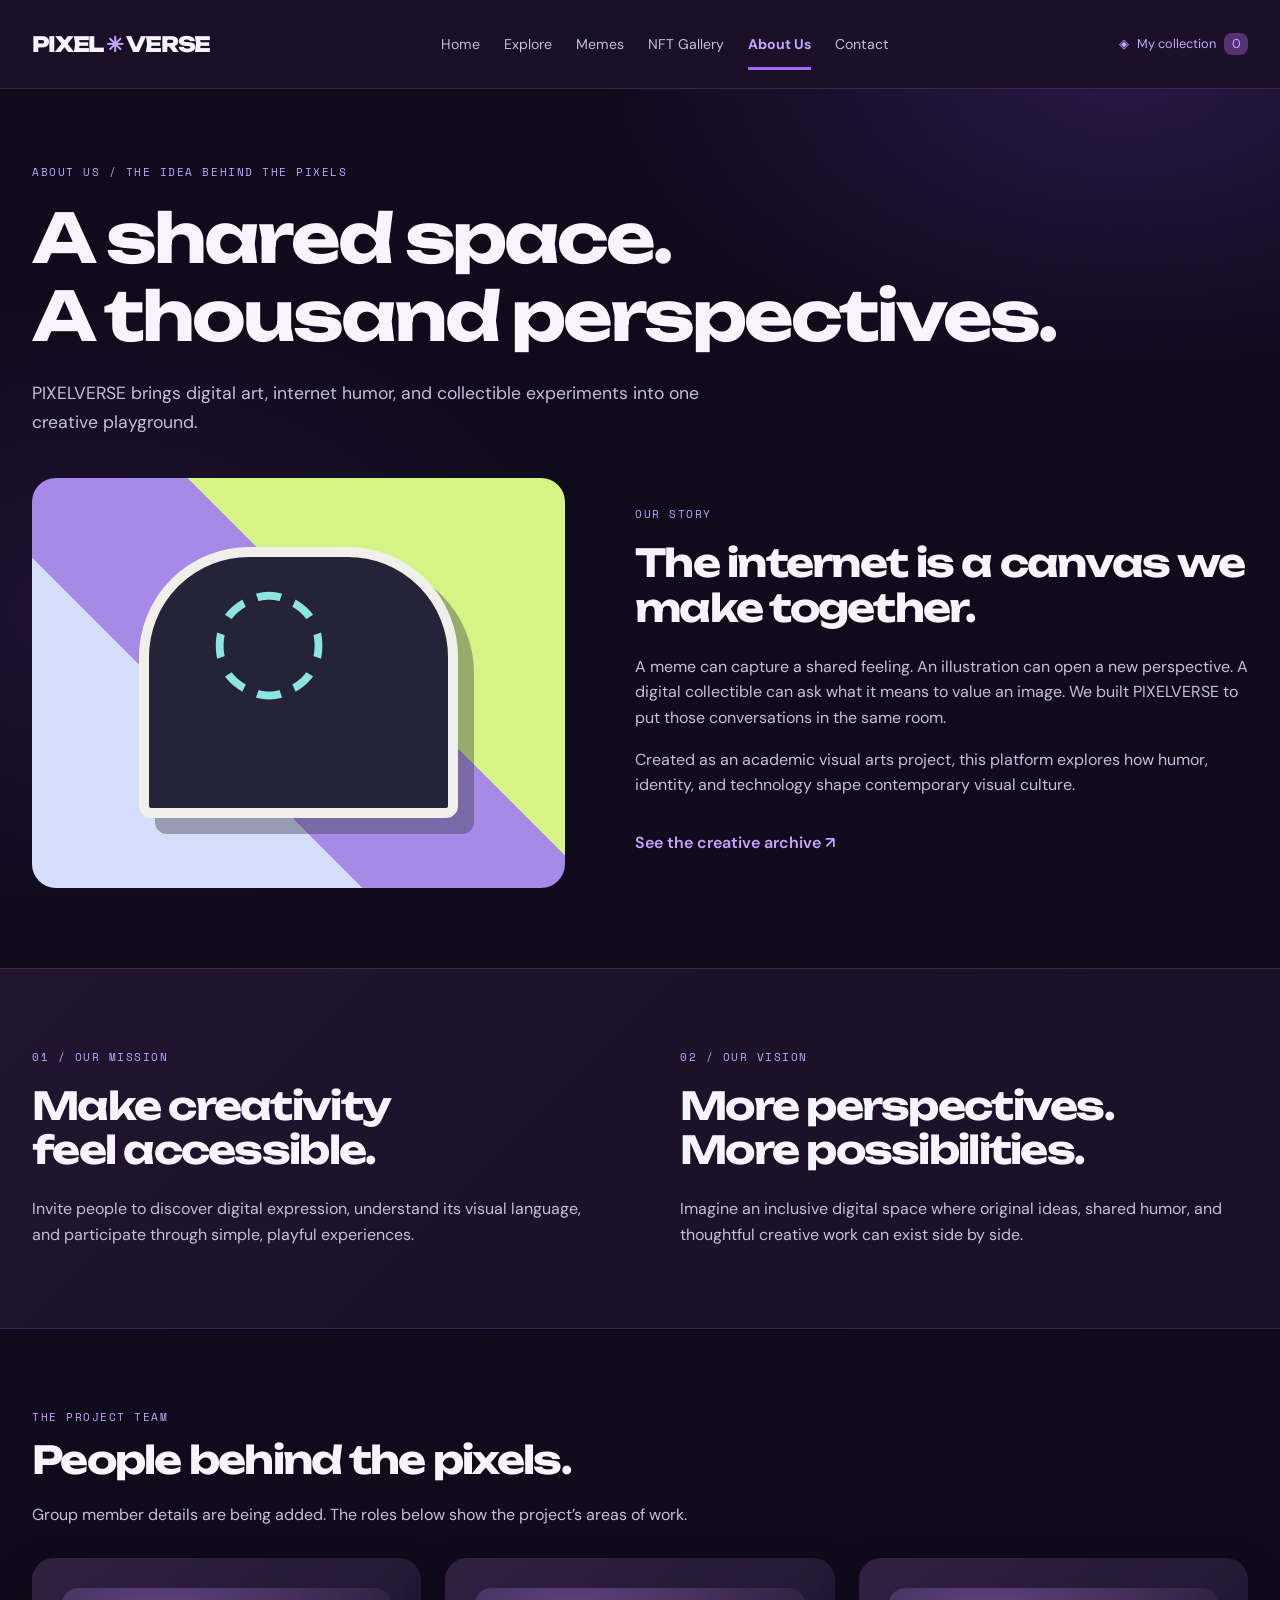
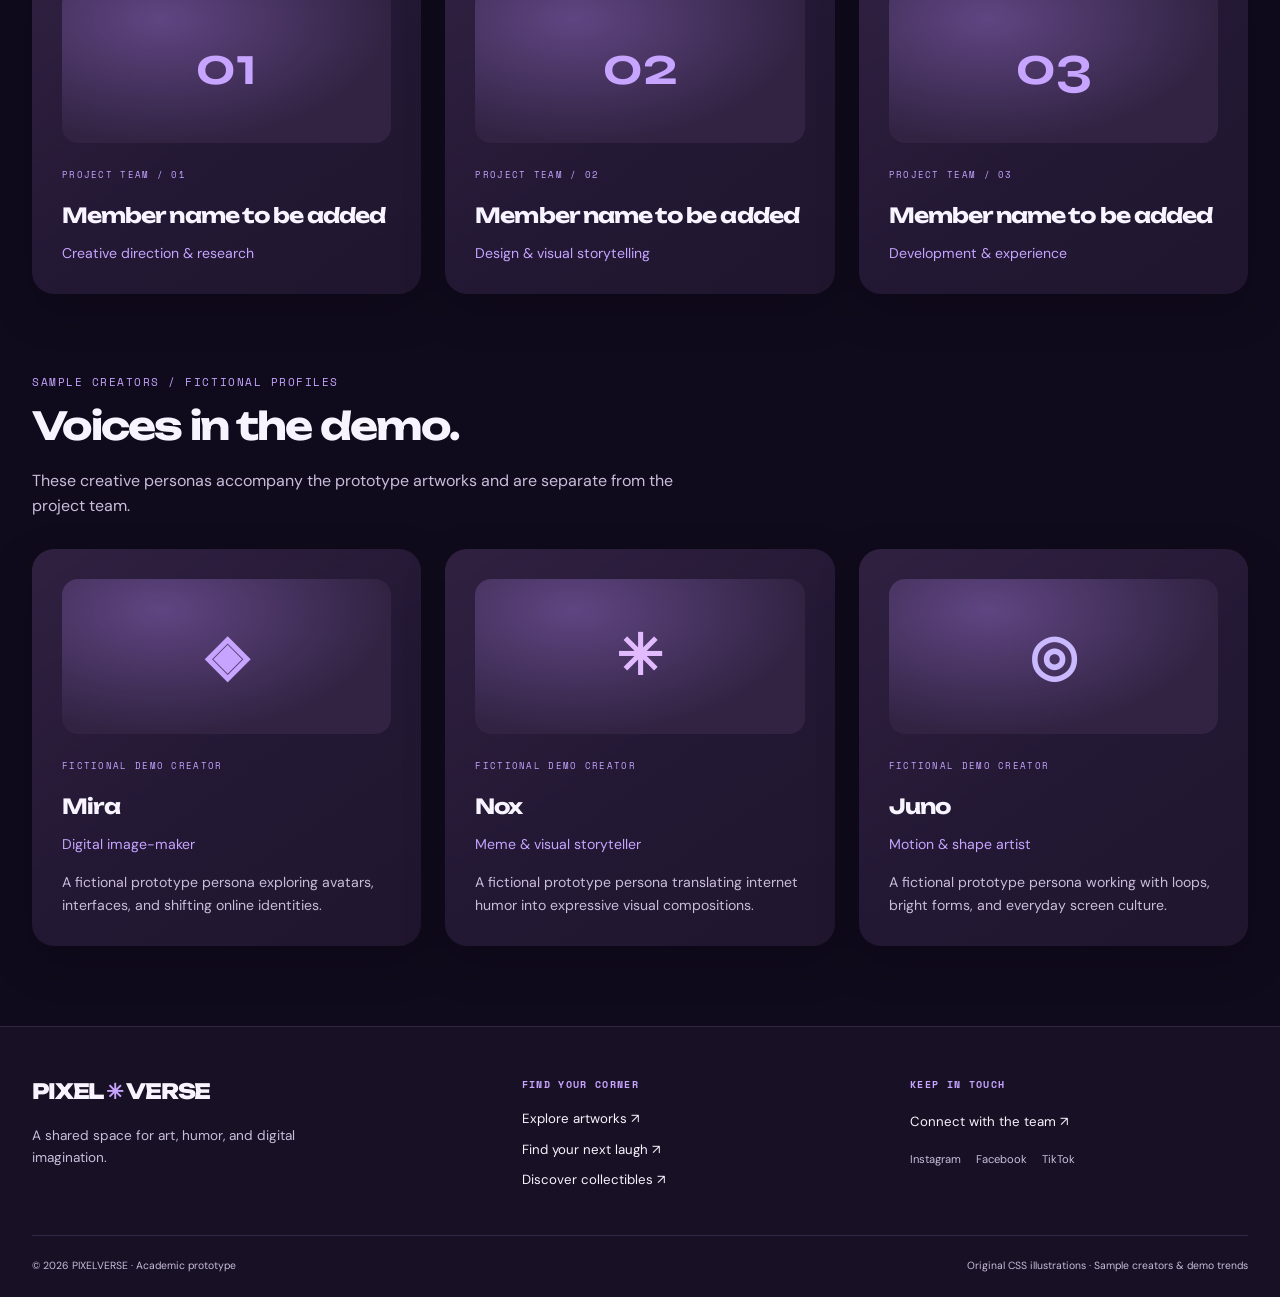
==== about.html @ e11c6f6f "Build PIXELVERSE visual arts website" ====
<!DOCTYPE html>
<html lang="en">
<head>
  <meta charset="UTF-8">
  <meta name="viewport" content="width=device-width, initial-scale=1">
  <meta name="description" content="Meet the mission, vision, and project team behind PIXELVERSE.">
  <meta name="theme-color" content="#100b1c">
  <title>About Us — PIXELVERSE</title>
  <link rel="preconnect" href="https://fonts.googleapis.com">
  <link rel="preconnect" href="https://fonts.gstatic.com" crossorigin>
  <link
    href="https://fonts.googleapis.com/css2?family=DM+Sans:wght@400;500;600;700&amp;family=Space+Mono:wght@400;700&amp;family=Syne:wght@500;600;700;800&amp;family=Unbounded:wght@500;600;700;800&amp;display=swap"
    rel="stylesheet">
  <link rel="stylesheet" href="styles.css">
  <script src="site-config.js" defer></script>
  <script src="data.js" defer></script>
  <script src="script.js" defer></script>
</head>
<body data-page="about">
  <a class="skip-link" href="#main">Skip to content</a>
  <header class="site-header">
    <div class="shell header-row">
      <a class="brand" href="index.html" aria-label="PIXELVERSE home">PIXEL<span
          aria-hidden="true">✳</span>VERSE</a>
      <nav class="desktop-nav" aria-label="Main navigation"><a href="index.html">Home</a>
        <a href="explore.html">Explore</a>
        <a href="memes.html">Memes</a>
        <a href="nft-gallery.html">NFT Gallery</a>
        <a href="about.html" aria-current="page">About Us</a>
        <a href="contact.html">Contact</a>
      </nav>
      <a class="collection-link" href="nft-gallery.html?view=collection"
        aria-label="My simulated collection">◈ <span class="collection-label">My collection</span> <span
          data-collection-count>0</span></a>
      <button class="pill secondary mobile-toggle" id="menu-toggle" type="button"
        aria-label="Open navigation menu" aria-expanded="false" aria-controls="mobile-nav">☰</button>
    </div>
    <nav class="mobile-nav shell" id="mobile-nav" aria-label="Mobile navigation" hidden><a
        href="index.html">Home</a>
      <a href="explore.html">Explore</a>
      <a href="memes.html">Memes</a>
      <a href="nft-gallery.html">NFT Gallery</a>
      <a href="about.html" aria-current="page">About Us</a>
      <a href="contact.html">Contact</a>
    </nav>
  </header>
  <main id="main">
    <section class="shell page-intro">
      <p class="eyebrow">About us / The idea behind the pixels</p>
      <h1>A shared space.<br>A thousand perspectives.</h1>
      <p class="intro-copy muted">PIXELVERSE brings digital art, internet humor, and collectible experiments
        into one creative playground.</p>
    </section>
    <section class="shell section gallery-section about-story">
      <div class="story-art art-visual visual-window" role="img"
        aria-label="An abstract open window symbolizing creative possibilities"></div>
      <div>
        <p class="eyebrow">Our story</p>
        <h2>The internet is a canvas we make together.</h2>
        <p class="muted">A meme can capture a shared feeling. An illustration can open a new perspective. A
          digital collectible can ask what it means to value an image. We built PIXELVERSE to put those
          conversations in the same room.</p>
        <p class="muted">Created as an academic visual arts project, this platform explores how humor,
          identity, and technology shape contemporary visual culture.</p><a class="text-link"
          href="explore.html">See the creative archive ↗</a>
      </div>
    </section>
    <section class="section section-tinted">
      <div class="shell mission-grid">
        <article>
          <p class="eyebrow">01 / Our mission</p>
          <h2>Make creativity<br>feel accessible.</h2>
          <p class="muted">Invite people to discover digital expression, understand its visual language, and
            participate through simple, playful experiences.</p>
        </article>
        <article>
          <p class="eyebrow">02 / Our vision</p>
          <h2>More perspectives.<br>More possibilities.</h2>
          <p class="muted">Imagine an inclusive digital space where original ideas, shared humor, and
            thoughtful creative work can exist side by side.</p>
        </article>
      </div>
    </section>
    <section class="shell section">
      <div class="section-heading">
        <div>
          <p class="eyebrow">The project team</p>
          <h2>People behind the pixels.</h2>
        </div>
      </div>
      <p class="section-description muted" id="team-note">Group member details are being added. The roles
        below show the project’s areas of work.</p>
      <div class="art-grid" id="team-grid"></div>
    </section>
    <section class="shell section compact-section">
      <div class="section-heading">
        <div>
          <p class="eyebrow">Sample creators / Fictional profiles</p>
          <h2>Voices in the demo.</h2>
        </div>
      </div>
      <p class="section-description muted">These creative personas accompany the prototype artworks and are
        separate from the project team.</p>
      <div class="art-grid" id="artist-profiles"></div>
    </section>
  </main>
  <footer class="site-footer">
    <div class="shell footer-grid">
      <div><a class="brand" href="index.html">PIXEL<span aria-hidden="true">✳</span>VERSE</a>
        <p class="muted">A shared space for art, humor, and digital imagination.</p>
      </div>
      <div>
        <h2 class="eyebrow">Find your corner</h2>
        <div class="footer-links"><a href="explore.html">Explore artworks ↗</a><a href="memes.html">Find your
            next laugh ↗</a><a href="nft-gallery.html">Discover collectibles ↗</a></div>
      </div>
      <div>
        <h2 class="eyebrow">Keep in touch</h2><a href="contact.html">Connect with the team ↗</a>
        <div class="social-links" data-social-links></div>
      </div>
    </div>
    <div class="shell footer-bottom"><span>© 2026 PIXELVERSE · Academic prototype</span><span>Original CSS
        illustrations · Sample creators & demo trends</span></div>
  </footer>

  <p class="storage-notice shell" id="storage-notice" role="status" hidden></p>
  <noscript>
    <p class="shell feedback">Please enable JavaScript for galleries, reactions, collection controls, and the
      contact form.</p>
  </noscript>
</body>
</html>
---- styles.css ----
:root {
  --ink: #100b1c;
  --panel: #231735;
  --cream: #f8f4ff;
  --muted: #c9bddb;
  --line: #8065a445;
  --violet: #c6a4ff;
  --electric: #a46aff;
}

* {
  box-sizing: border-box;
}

html {
  scroll-behavior: smooth;
  scroll-padding-top: 110px;
}

body {
  margin: 0;
  background: var(--ink);
  color: var(--cream);
  font: 16px/1.6 "DM Sans", sans-serif;
}

body::before {
  content: "";
  position: fixed;
  inset: 0;
  z-index: -1;
  pointer-events: none;
  background: radial-gradient(ellipse 55% 45% at 88% 8%, #6335a94d, transparent 75%), radial-gradient(ellipse 50% 45% at 7% 68%, #5d2b8736, transparent 80%);
}

h1,
h2,
h3,
.brand {
  margin: 0;
  font-family: Unbounded, Syne, sans-serif;
  letter-spacing: -.045em;
  line-height: 1.15;
  overflow-wrap: anywhere;
}

h1 {
  font-size: clamp(2.4rem, 5.3vw, 4.8rem);
  max-width: 1040px;
}

h2 {
  font-size: clamp(1.5rem, 3vw, 2.6rem);
}

h3 {
  font-size: 1.12rem;
  line-height: 1.4;
}

p {
  margin: 0 0 1rem;
}

a {
  color: inherit;
  text-decoration: none;
}

button,
input,
select,
textarea {
  font: inherit;
}

button,
a,
input,
select,
textarea {
  -webkit-tap-highlight-color: transparent;
}

a,
button {
  transition: background .22s, color .22s, transform .22s, box-shadow .22s, filter .22s;
}

button {
  cursor: pointer;
  color: inherit;
}

button,
input,
select,
textarea {
  min-width: 0;
}

:focus-visible {
  outline: 3px solid var(--electric);
  outline-offset: 5px;
}

[hidden] {
  display: none !important;
}

.shell {
  width: min(100% - 64px, 1240px);
  margin-inline: auto;
}

.muted {
  color: var(--muted);
}

.mono,
.eyebrow {
  font-family: "Space Mono", monospace;
}

.eyebrow {
  font-size: .68rem;
  letter-spacing: .14em;
  text-transform: uppercase;
  color: var(--violet);
  margin-bottom: 18px;
}

.sr-only {
  position: absolute;
  width: 1px;
  height: 1px;
  padding: 0;
  margin: -1px;
  overflow: hidden;
  clip-path: inset(50%);
  white-space: nowrap;
  border: 0;
}

.skip-link {
  position: fixed;
  top: 12px;
  left: 12px;
  padding: 12px 20px;
  background: var(--cream);
  color: var(--ink);
  z-index: 100;
  transform: translateY(-150%);
}

.skip-link:focus {
  transform: none;
}

.pill {
  --button-top: #64447e;
  --button-bottom: #382348;
  border: 0;
  border-radius: 999px;
  padding: 13px 22px;
  min-height: 46px;
  font-weight: 700;
  line-height: 1.3;
  display: inline-flex;
  align-items: center;
  justify-content: center;
  gap: 9px;
  background: linear-gradient(180deg, #ead4ff30, transparent 48%), linear-gradient(180deg, var(--button-top), var(--button-bottom));
  box-shadow: 0 4px 7px #08041055, 0 8px 18px #08041050;
}

.pill:hover {
  transform: translateY(-2px);
  filter: brightness(1.08);
  box-shadow: 0 6px 10px #08041055, 0 12px 24px #08041065;
}

.pill:active {
  transform: translateY(1px);
  filter: brightness(.98);
  box-shadow: 0 2px 5px #08041045;
}

.solid {
  --button-top: #ba8aff;
  --button-bottom: #9557e8;
  color: #160c26;
}

.secondary {
  color: var(--cream);
}

.pill[aria-pressed="true"] {
  --button-top: #d2b3ff;
  --button-bottom: #af85e6;
  color: #1a102a;
}

.button-row {
  display: flex;
  flex-wrap: wrap;
  gap: 14px;
  align-items: center;
  margin-top: 28px;
}

.text-link {
  border: 0;
  padding: 4px 0;
  background: transparent;
  color: var(--violet);
  font-weight: 600;
}

.text-link:hover {
  color: var(--cream);
}

.site-header {
  position: sticky;
  top: 0;
  z-index: 30;
  background: #1c1128ed;
  backdrop-filter: blur(22px);
  border-bottom: 1px solid var(--line);
}

.header-row {
  display: flex;
  justify-content: space-between;
  align-items: center;
  gap: 24px;
  min-height: 88px;
}

.brand {
  font-size: 1.32rem;
  font-weight: 800;
  letter-spacing: -.055em;
  white-space: nowrap;
}

.brand span {
  color: var(--violet);
  margin-inline: 3px;
}

.desktop-nav {
  display: flex;
  align-items: center;
  gap: 24px;
  font-size: .88rem;
}

.desktop-nav a,
.mobile-nav a {
  color: var(--muted);
}

.desktop-nav a:hover,
.mobile-nav a:hover,
a[aria-current="page"] {
  color: var(--violet);
}

a[aria-current="page"] {
  font-weight: 700;
}

.desktop-nav a[aria-current="page"] {
  box-shadow: 0 3px var(--electric);
  padding-block: 12px;
}

.collection-link {
  display: inline-flex;
  align-items: center;
  gap: 8px;
  color: var(--violet);
  font-size: .8rem;
  white-space: nowrap;
}

.collection-link [data-collection-count] {
  background: #553274;
  border-radius: 8px;
  min-width: 24px;
  text-align: center;
  padding: 1px 5px;
}

.mobile-toggle {
  display: none;
  padding: 10px 14px;
}

.mobile-nav {
  display: flex;
  flex-direction: column;
  gap: 16px;
  padding-block: 12px 24px;
}

.hero {
  display: grid;
  grid-template-columns: 1.1fr 1fr;
  gap: 38px;
  align-items: center;
  padding-block: 78px 85px;
}

.hero h1 {
  font-size: clamp(2.8rem, 5.1vw, 4.65rem);
  line-height: 1.1;
}

.hero h1 span {
  color: var(--violet);
}

.hero .intro-copy {
  max-width: 520px;
  margin-top: 28px;
  font-size: 1.08rem;
}

.status-dot {
  display: inline-block;
  width: 7px;
  height: 7px;
  border-radius: 50%;
  background: var(--violet);
  margin-right: 8px;
  box-shadow: 0 0 12px #a46aff88;
}

.hero-note {
  font-size: .63rem;
  text-transform: uppercase;
  letter-spacing: .08em;
  margin-top: 32px;
  color: var(--muted);
}

.hero-collage {
  min-height: 485px;
  position: relative;
}

.hero-halo {
  position: absolute;
  inset: 5% 0 5% 10%;
  border-radius: 38px;
  background: radial-gradient(circle at 65% 30%, #9d63df70, transparent 60%), #2b1b3b99;
  box-shadow: 0 0 65px #8d4ace25;
}

.hero-art-one,
.hero-art-two {
  position: absolute !important;
  border: 7px solid #3d2954;
  border-radius: 20px;
  box-shadow: 0 25px 40px #08041080;
}

.hero-art-one {
  width: 61%;
  height: 65%;
  left: 3%;
  top: 7%;
  transform: rotate(-9deg);
}

.hero-art-two {
  width: 49%;
  height: 49%;
  right: 1%;
  bottom: 8%;
  transform: rotate(9deg);
}

.hero-sticker {
  position: absolute;
  top: 3%;
  right: 1%;
  padding: 17px;
  border-radius: 20px;
  transform: rotate(8deg);
  color: var(--ink);
  background: #d4abff;
  font-size: .63rem;
  font-weight: 700;
}

.hero-caption {
  position: absolute;
  bottom: 9%;
  left: 0;
  padding: 12px 16px;
  border-radius: 12px;
  background: #28193be8;
  font-size: .59rem;
  color: #e6d5ff;
}

.manifesto {
  background: #38214b66;
  border-block: 1px solid var(--line);
}

.manifesto-grid {
  display: grid;
  grid-template-columns: repeat(3, 1fr);
  gap: 35px;
  padding-block: 28px;
}

.manifesto p {
  margin: 0;
  font-size: .9rem;
}

.manifesto .eyebrow {
  display: block;
  margin-bottom: 8px;
}

.section {
  padding-block: 80px;
}

.section-tinted {
  background: linear-gradient(135deg, #38214b6b, #20152d85);
  border-block: 1px solid var(--line);
}

.section-heading {
  display: flex;
  align-items: end;
  justify-content: space-between;
  gap: 24px;
  margin-bottom: 30px;
}

.section-heading .eyebrow {
  margin-bottom: 12px;
}

.section-heading>.text-link {
  white-space: nowrap;
  font-size: .9rem;
}

.section-description {
  max-width: 670px;
  margin: -10px 0 30px;
}

.page-intro {
  padding-top: 75px;
}

.page-intro .intro-copy {
  margin: 24px 0 0;
  max-width: 700px;
  font-size: 1.1rem;
}

.gallery-section {
  padding-top: 42px;
}

.compact-section {
  padding-top: 0;
}

.art-grid {
  display: grid;
  grid-template-columns: repeat(3, minmax(0, 1fr));
  gap: 24px;
}

.art-card,
.profile-card {
  background: linear-gradient(145deg, #51376680, #271b39d9 52%, #21172fef);
  border-radius: 22px;
  overflow: hidden;
  box-shadow: 0 16px 40px #08041140;
  min-width: 0;
}

.art-card {
  transition: transform .22s, box-shadow .22s;
}

.art-card:hover {
  transform: translateY(-4px);
  box-shadow: 0 20px 40px #08041166;
}

.card-open {
  display: block;
  width: 100%;
  padding: 0;
  border: 0;
  text-align: left;
  background: transparent;
}

.card-open:focus-visible {
  outline-offset: -5px;
  border-radius: 22px;
}

.card-visual {
  height: 265px;
}

.card-body {
  padding: 24px;
}

.card-meta,
.card-bottom {
  display: flex;
  justify-content: space-between;
  gap: 10px;
  align-items: center;
  font-size: .68rem;
}

.card-meta {
  color: var(--violet);
  margin-bottom: 13px;
}

.card-meta .mono {
  font-size: .57rem;
  color: var(--muted);
}

.card-body .creator-name {
  margin: 8px 0 13px;
  font-size: .8rem;
}

.creator-name {
  color: var(--violet);
}

.card-description {
  color: var(--muted);
  font-size: .86rem;
  margin-bottom: 0;
}

.card-bottom {
  color: var(--muted);
  border-top: 1px solid var(--line);
  margin-top: 20px;
  padding-top: 16px;
}

.card-actions {
  padding: 0 24px 24px;
}

.card-actions .pill {
  width: 100%;
  font-size: .85rem;
}

.card-note {
  margin: 14px 0 0;
  font-size: .68rem;
  color: var(--muted);
}

.trend-badge {
  color: #dec2ff;
}

.invite-panel,
.collection-banner,
.meme-banner {
  display: flex;
  justify-content: space-between;
  gap: 32px;
  align-items: center;
  background: linear-gradient(125deg, #6040797a, #32204070);
  padding: 40px;
  border-radius: 24px;
}

.invite-panel h2 {
  margin-bottom: 18px;
}

.invite-panel p {
  max-width: 600px;
  margin-bottom: 0;
}

.invite-panel .eyebrow {
  margin-bottom: 18px;
}

.invite-panel>.pill {
  flex-shrink: 0;
}

.search-toolbar {
  display: flex;
  gap: 24px;
  align-items: center;
  margin-bottom: 28px;
}

.search-field {
  position: relative;
  flex: 1;
}

.search-field>span {
  position: absolute;
  left: 18px;
  top: 9px;
  font-size: 1.5rem;
  color: var(--violet);
}

input,
textarea,
select {
  color: var(--cream);
  background: #291b3b;
  border: 1px solid #8065a460;
  border-radius: 12px;
  padding: 13px 16px;
  max-width: 100%;
}

input::placeholder,
textarea::placeholder {
  color: #a99bbd;
}

input,
textarea {
  width: 100%;
}

textarea {
  resize: vertical;
}

.search-field input {
  padding-left: 48px;
}

.sort-field {
  display: flex;
  gap: 12px;
  align-items: center;
  font-size: .83rem;
}

.sort-field label {
  color: var(--muted);
}

.filter-row {
  display: flex;
  flex-wrap: wrap;
  gap: 10px;
}

.filter-row .pill {
  font-size: .8rem;
  padding: 11px 18px;
  min-height: 44px;
}

.result-count {
  color: var(--muted);
  font-size: .7rem;
  margin: 28px 0 22px;
}

.empty-state {
  text-align: center;
  padding: 60px 24px;
  background: #32204455;
  border-radius: 22px;
}

.empty-state>span {
  display: block;
  color: var(--violet);
  font-size: 3.5rem;
}

.empty-state h2 {
  font-size: 1.6rem;
  margin-bottom: 14px;
}

.empty-state .pill {
  margin-top: 12px;
}

.meme-banner {
  margin-bottom: 60px;
}

.meme-banner h2 {
  font-size: clamp(1.3rem, 2.4vw, 2rem);
  margin-bottom: 14px;
}

.meme-banner p {
  margin-bottom: 0;
}

.meme-banner .eyebrow {
  margin-bottom: 10px;
}

.meme-banner-icon {
  font-size: 5rem;
  line-height: 1;
  color: var(--violet);
}

.meme-banner .pill {
  flex-shrink: 0;
}

.meme-banner>div {
  flex: 1;
}

.meme-visual {
  height: 300px;
  display: flex;
  flex-direction: column;
  justify-content: space-between;
  padding: 20px;
}

.meme-caption {
  z-index: 2;
  position: relative;
  font: 800 1.3rem/1.15 Syne, sans-serif;
  text-align: center;
  color: white;
  text-shadow: 0 2px 4px #000, 1px 0 #000, -1px 0 #000;
  background: #100b1c45;
  padding: 8px;
  border-radius: 8px;
}

.reaction-row {
  display: flex;
  gap: 8px;
  padding: 0 24px 24px;
}

.reaction-row .pill {
  flex: 1;
  padding: 10px 8px;
  min-height: 44px;
  font-size: .8rem;
}

.collection-banner {
  margin-bottom: 32px;
}

.collection-banner h2 {
  font-size: 1.8rem;
  margin: 10px 0;
}

.collection-banner p {
  margin: 0;
  font-size: .87rem;
  max-width: 540px;
}

.collection-banner .filter-row {
  flex-shrink: 0;
}

.about-story {
  display: grid;
  grid-template-columns: 1fr 1.15fr;
  gap: 70px;
  align-items: center;
}

.story-art {
  min-height: 410px;
  border-radius: 24px;
}

.about-story h2 {
  margin-bottom: 24px;
}

.about-story .text-link {
  display: inline-block;
  margin-top: 12px;
}

.mission-grid {
  display: grid;
  grid-template-columns: 1fr 1fr;
  gap: 80px;
}

.mission-grid h2 {
  margin-bottom: 24px;
}

.mission-grid p:last-child {
  margin: 0;
}

.profile-card {
  padding: 30px;
}

.profile-avatar {
  display: grid;
  place-items: center;
  height: 155px;
  border-radius: 16px;
  background: radial-gradient(ellipse at 30% 20%, #ba8aff55, transparent 70%), #322343;
  font: 700 3.5rem Syne, sans-serif;
  color: var(--violet);
  margin-bottom: 25px;
}

.profile-card h3 {
  font-size: 1.3rem;
}

.profile-card .eyebrow {
  font-size: .58rem;
}

.profile-card p {
  font-size: .88rem;
  margin-top: 12px;
}

.profile-card p:last-child {
  margin-bottom: 0;
}

.artist-nox .profile-avatar {
  color: #e2bbff;
}

.artist-juno .profile-avatar {
  color: #cbb9ff;
}

.contact-grid {
  display: grid;
  grid-template-columns: 1.5fr 1fr;
  gap: 32px;
  align-items: start;
}

.contact-panel,
.contact-info {
  background: linear-gradient(145deg, #51376666, #21172fa8);
  padding: 36px;
  border-radius: 24px;
}

.contact-panel h2 {
  margin-bottom: 18px;
}

.contact-panel>p {
  font-size: .9rem;
}

#contact-form {
  margin-top: 32px;
}

.form-row {
  display: grid;
  grid-template-columns: 1fr 1fr;
  gap: 20px;
}

.field {
  display: flex;
  flex-direction: column;
  gap: 9px;
  margin-bottom: 22px;
}

.field label {
  font-size: .85rem;
  font-weight: 600;
}

.field select {
  width: 100%;
}

.field-hint {
  color: var(--muted);
  font-size: .75rem;
}

.feedback {
  color: #dcc7ff;
  font-size: .83rem;
  min-height: 1.5em;
  margin-top: 18px;
}

.contact-aside {
  display: grid;
  gap: 24px;
}

.contact-symbol {
  font-size: 3.5rem;
  line-height: 1;
  color: var(--violet);
  display: block;
  margin-bottom: 24px;
}

.contact-info h2 {
  font-size: 1.7rem;
  margin-bottom: 22px;
}

.contact-info p {
  font-size: .88rem;
}

.social-stack {
  display: grid;
  gap: 12px;
  margin-top: 24px;
}

.social-stack a,
.social-stack .social-placeholder {
  padding: 16px;
  background: #6242803b;
  border-radius: 12px;
  display: flex;
  justify-content: space-between;
  gap: 14px;
}

.social-placeholder {
  color: var(--muted);
  font-size: .84rem;
}

.social-placeholder small {
  color: #b69acb;
  font-size: .65rem;
}

.site-footer {
  border-top: 1px solid var(--line);
  background: #1d1329b3;
  padding-top: 52px;
}

.footer-grid {
  display: grid;
  grid-template-columns: 1.3fr 1fr 1fr;
  gap: 50px;
  padding-bottom: 45px;
}

.footer-grid>div:first-child p {
  font-size: .85rem;
  margin: 18px 0 0;
  max-width: 270px;
}

.footer-grid .eyebrow {
  font-size: .6rem;
}

.footer-links {
  display: grid;
  gap: 9px;
}

.footer-links a,
.footer-grid>div>a:not(.brand) {
  font-size: .83rem;
}

.social-links {
  display: flex;
  flex-wrap: wrap;
  gap: 15px;
  margin-top: 17px;
  font-size: .75rem;
}

.social-links .social-placeholder {
  font-size: .7rem;
}

.social-links .social-placeholder small {
  display: none;
}

.footer-bottom {
  display: flex;
  justify-content: space-between;
  gap: 20px;
  border-top: 1px solid var(--line);
  padding-block: 22px;
  color: var(--muted);
  font-size: .65rem;
}

.storage-notice {
  font-size: .8rem;
  padding-block: 15px;
}

dialog {
  padding: 0;
  border: 0;
  background: linear-gradient(140deg, #402653, #1c132b);
  color: var(--cream);
  border-radius: 24px;
  width: min(920px, calc(100% - 32px));
  max-height: 90dvh;
  box-shadow: 0 35px 100px #05020bdf;
}

dialog::backdrop {
  background: #090413dc;
  backdrop-filter: blur(8px);
}

.modal-grid {
  display: grid;
  grid-template-columns: 1fr 1fr;
}

.modal-preview {
  min-height: 560px;
}

.modal-content {
  padding: 30px;
  min-width: 0;
}

.modal-content .section-heading {
  align-items: center;
  margin-bottom: 28px;
}

.modal-content .section-heading .eyebrow {
  margin: 0;
  font-size: .58rem;
}

.icon-button {
  padding: 8px 13px;
  min-height: 40px;
}

.modal-content h2 {
  font-size: 1.9rem;
}

.modal-content .creator-name {
  margin-top: 14px;
}

.art-details {
  display: grid;
  grid-template-columns: 1fr 1fr;
  gap: 20px;
  border-block: 1px solid var(--line);
  padding-block: 20px;
  margin-block: 24px;
}

.art-details dt {
  color: var(--violet);
  font: .6rem "Space Mono", monospace;
  text-transform: uppercase;
  margin-bottom: 8px;
}

.art-details dd {
  margin: 0;
  font-size: .8rem;
}

.modal-content .button-row .pill {
  font-size: .78rem;
  padding-inline: 16px;
}

@media (max-width: 1100px) {
  .desktop-nav {
    display: none;
  }

  .mobile-toggle {
    display: inline-flex;
  }

  .collection-link {
    margin-left: auto;
  }

  .hero {
    gap: 20px;
  }

  .hero h1 {
    font-size: 3.5rem;
  }

  .hero-collage {
    min-height: 420px;
  }

  .card-body,
  .profile-card {
    padding: 20px;
  }

  .card-actions {
    padding: 0 20px 20px;
  }

  .card-visual {
    height: 230px;
  }

  .meme-visual {
    height: 280px;
  }

  .collection-banner {
    flex-wrap: wrap;
  }
}

@media (min-width: 1101px) {
  .mobile-nav {
    display: none !important;
  }
}

@media (max-width: 800px) {
  .shell {
    width: calc(100% - 40px);
  }

  .hero {
    grid-template-columns: 1fr;
    padding-top: 50px;
  }

  .hero h1 {
    font-size: clamp(2.6rem, 8vw, 4rem);
  }

  .hero-collage {
    max-width: 520px;
    width: 100%;
    margin: 12px auto 0;
    min-height: 440px;
  }

  .art-grid {
    grid-template-columns: repeat(2, minmax(0, 1fr));
    gap: 20px;
  }

  .section {
    padding-block: 55px;
  }

  .gallery-section {
    padding-top: 32px;
  }

  .page-intro {
    padding-top: 50px;
  }

  .search-toolbar {
    flex-wrap: wrap;
  }

  .search-field {
    flex-basis: 100%;
  }

  .about-story,
  .contact-grid {
    grid-template-columns: 1fr;
    gap: 30px;
  }

  .story-art {
    min-height: 320px;
    max-width: 500px;
    width: 100%;
  }

  .mission-grid {
    gap: 32px;
  }

  .invite-panel {
    padding: 32px;
    flex-wrap: wrap;
  }

  .meme-banner {
    flex-wrap: wrap;
    padding: 28px;
  }

  .meme-banner-icon {
    font-size: 4rem;
  }

  .footer-grid {
    grid-template-columns: 1.2fr 1fr;
    gap: 32px;
  }

  .footer-grid>div:first-child {
    grid-column: 1 / -1;
  }

  .modal-grid {
    grid-template-columns: 1fr;
  }

  .modal-preview {
    min-height: 290px;
  }

  .compact-section {
    padding-top: 0;
  }
}

@media (max-width: 520px) {
  .shell {
    width: calc(100% - 32px);
  }

  .header-row {
    gap: 12px;
    min-height: 76px;
  }

  .brand {
    font-size: 1.08rem;
  }

  .collection-label {
    display: none;
  }

  .collection-link {
    gap: 5px;
  }

  .mobile-toggle {
    min-height: 40px;
    padding: 8px 12px;
  }

  h1 {
    font-size: 2.3rem;
  }

  .hero .eyebrow {
    font-size: .58rem;
  }

  .hero-collage {
    min-height: 350px;
  }

  .hero-sticker {
    font-size: .5rem;
    padding: 12px;
  }

  .hero-caption {
    font-size: .48rem;
  }

  .hero .button-row {
    gap: 12px;
  }

  .hero .pill {
    padding-inline: 18px;
    font-size: .85rem;
  }

  .manifesto-grid {
    grid-template-columns: 1fr;
    gap: 22px;
  }

  .art-grid,
  .mission-grid,
  .form-row {
    grid-template-columns: 1fr;
  }

  .card-visual {
    height: 285px;
  }

  .meme-visual {
    height: 310px;
  }

  .section-heading {
    flex-wrap: wrap;
    align-items: start;
    gap: 16px;
  }

  .section-heading .sort-field {
    flex-basis: 100%;
  }

  .collection-banner,
  .invite-panel {
    padding: 26px;
  }

  .collection-banner h2 {
    font-size: 1.6rem;
  }

  .contact-panel,
  .contact-info {
    padding: 24px;
  }

  .footer-grid {
    grid-template-columns: 1fr;
  }

  .footer-bottom {
    flex-direction: column;
    gap: 8px;
  }

  .modal-content {
    padding: 24px;
  }

  .modal-content h2 {
    font-size: 1.55rem;
  }
}

@media (prefers-reduced-motion: reduce) {

  *,
  *::before,
  *::after {
    animation-duration: .01ms !important;
    animation-iteration-count: 1 !important;
    transition-duration: .01ms !important;
    scroll-behavior: auto !important;
  }
}

.art-visual {
  position: relative;
  overflow: hidden;
  isolation: isolate;
  background: #27272e;
}

.art-visual::before,
.art-visual::after {
  content: "";
  position: absolute;
  display: block;
}

.visual-identity {
  background: radial-gradient(circle at 70% 32%, #d6f177 0 10%, transparent 11%), linear-gradient(130deg, #423470, #c089ff 48%, #1c2446);
}

.visual-identity::before {
  width: 49%;
  height: 67%;
  left: 19%;
  top: 19%;
  border: 16px solid #151622;
  border-radius: 45% 45% 39% 39%;
  transform: rotate(-15deg);
  box-shadow: 25px 20px 0 #71e7ec;
}

.visual-identity::after {
  content: "LOADING...";
  font: 700 14px "Space Mono";
  color: #eaffb1;
  left: 10%;
  bottom: 10%;
  letter-spacing: .12em;
}

.visual-feeling {
  background: linear-gradient(125deg, #f18f99, #e9bb94 45%, #7459bd);
}

.visual-feeling::before {
  inset: 16%;
  border: 2px solid #22202b;
  border-radius: 20px;
  box-shadow: 12px 12px 0 #20202a;
  transform: rotate(-9deg);
}

.visual-feeling::after {
  content: "♡";
  font: 900 clamp(90px, 14vw, 200px) Syne;
  color: #642e74;
  left: 35%;
  top: 12%;
  transform: rotate(13deg);
}

.visual-main {
  background: repeating-linear-gradient(0deg, transparent 0 24px, #efecdd1c 25px 26px), linear-gradient(140deg, #d8f57b, #6dd5ca);
}

.visual-main::before {
  width: 58%;
  aspect-ratio: 1;
  left: 22%;
  top: 17%;
  border-radius: 50%;
  background: #191a20;
  box-shadow: 0 0 0 15px #f5ede0, 25px 18px 0 15px #855cdf;
}

.visual-main::after {
  content: "★";
  font: 900 110px Syne;
  color: #d8f57b;
  left: 34%;
  top: 22%;
}

.visual-offline {
  background: linear-gradient(145deg, #171b34, #685aaa 55%, #c4a5e9);
}

.visual-offline::before {
  width: 65%;
  height: 65%;
  left: 18%;
  top: 17%;
  border: 2px solid #9de6ff;
  transform: perspective(300px) rotateY(-24deg) rotateX(12deg);
  box-shadow: 17px 18px 0 #71e1eb60;
}

.visual-offline::after {
  content: "NO SIGNAL";
  font: 700 19px "Space Mono";
  color: #d9fa9c;
  left: 16%;
  top: 46%;
  transform: rotate(-8deg);
}

.visual-404 {
  background: repeating-linear-gradient(90deg, #1e2334 0 18px, #282e43 19px 20px);
}

.visual-404::before {
  content: "404";
  font: 800 clamp(90px, 17vw, 230px) Syne;
  color: #b493f3;
  left: 5%;
  top: 12%;
  letter-spacing: -.13em;
  text-shadow: 13px 12px #77e9ef;
}

.visual-404::after {
  width: 65%;
  height: 3px;
  background: #e4fa9e;
  bottom: 20%;
  left: 18%;
  transform: rotate(-18deg);
}

.visual-loop {
  background: radial-gradient(circle at center, #f9d3a1 0 8%, #f177aa 9% 15%, #652b79 16% 25%, #83ece7 26% 32%, #1b2136 33% 100%);
}

.visual-loop::before {
  inset: 14%;
  border: 3px dashed #faf2c9;
  border-radius: 50%;
  animation: spin 24s linear infinite;
}

.visual-loop::after {
  content: "↗";
  font: 900 130px Syne;
  color: #e8fbac;
  right: 9%;
  bottom: 0;
}

.visual-window {
  background: linear-gradient(45deg, #d4ddfa 0 35%, #a78ae7 35% 60%, #d6f485 60%);
}

.visual-window::before {
  inset: 17% 20%;
  background: #252337;
  border: 10px solid #f1efea;
  border-radius: 110px 110px 12px 12px;
  box-shadow: 16px 16px 0 #31303d60;
}

.visual-window::after {
  content: "◌";
  font: 140px Syne;
  color: #8ce5e3;
  left: 33%;
  top: 18%;
}

@keyframes spin {
  to {
    transform: rotate(360deg);
  }
}

@keyframes rise {
  from {
    opacity: 0;
    transform: translateY(22px);
  }

  to {
    opacity: 1;
    transform: translateY(0);
  }
}
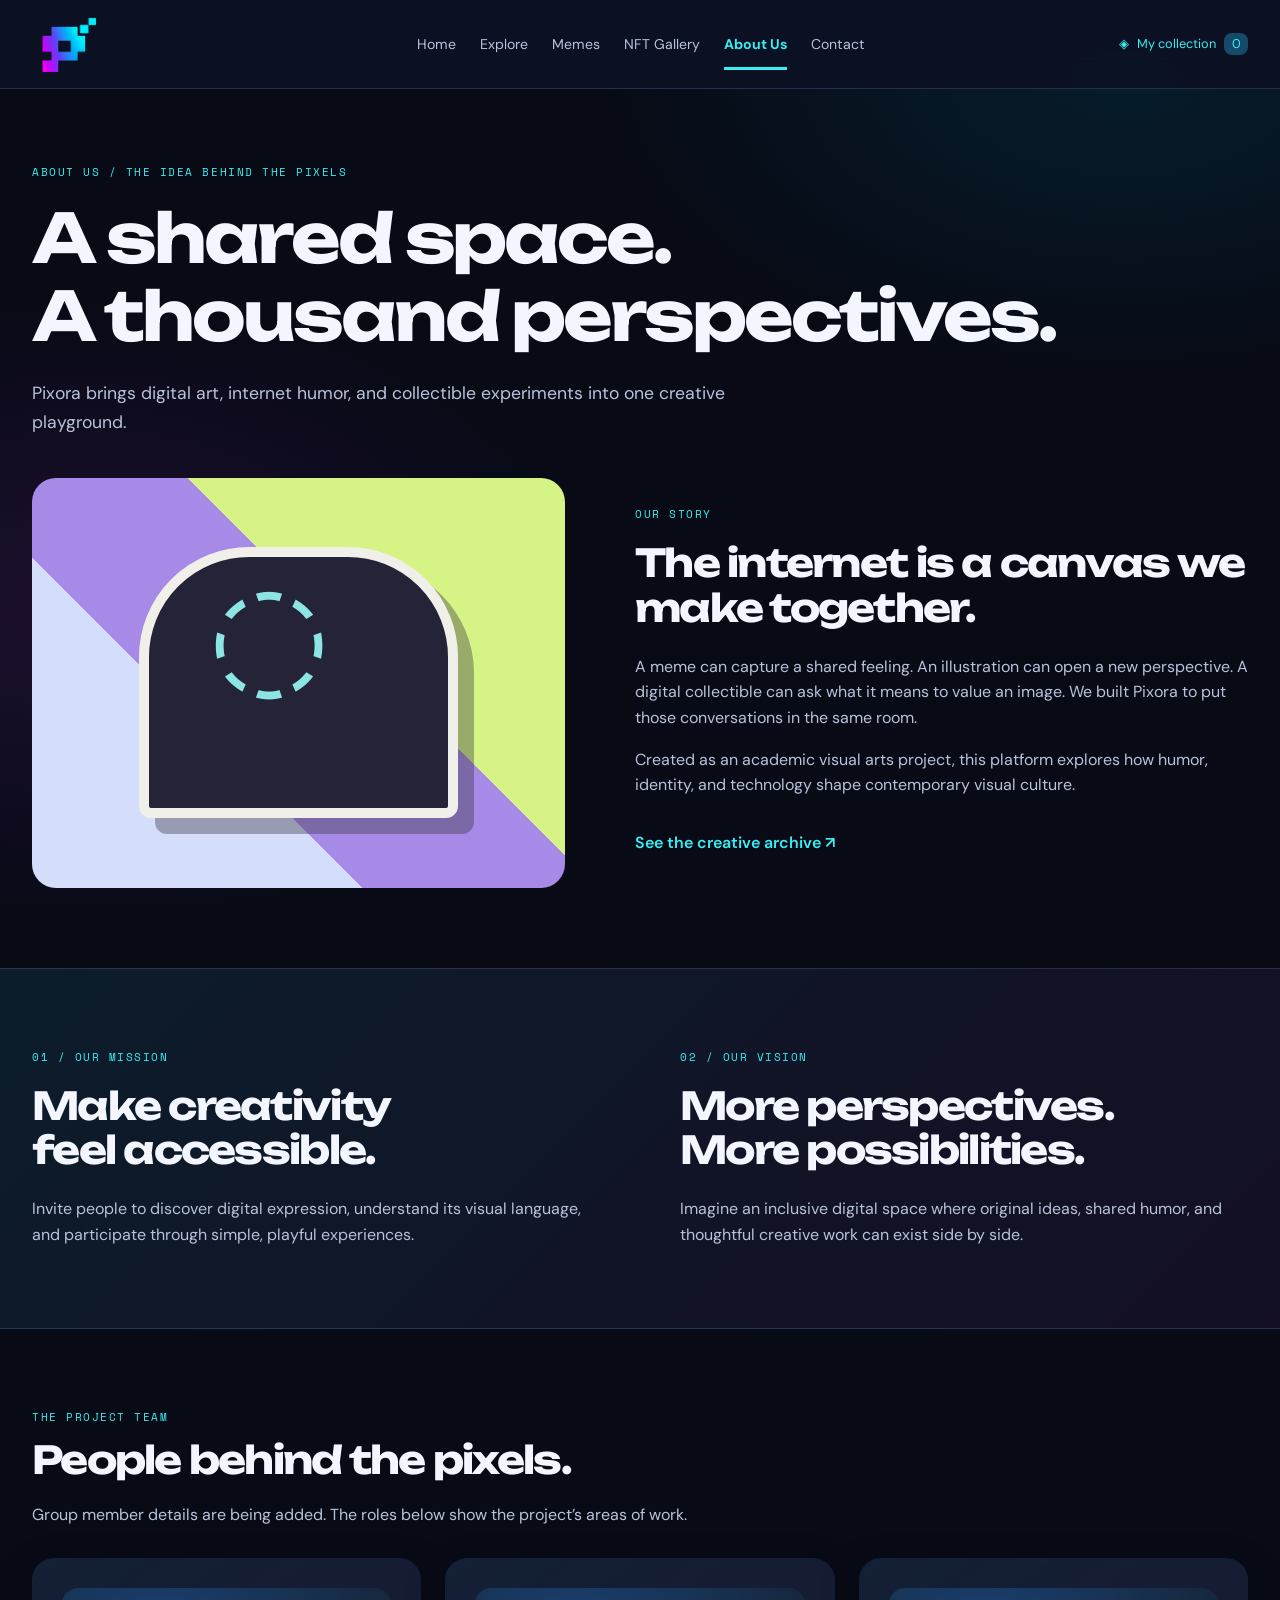
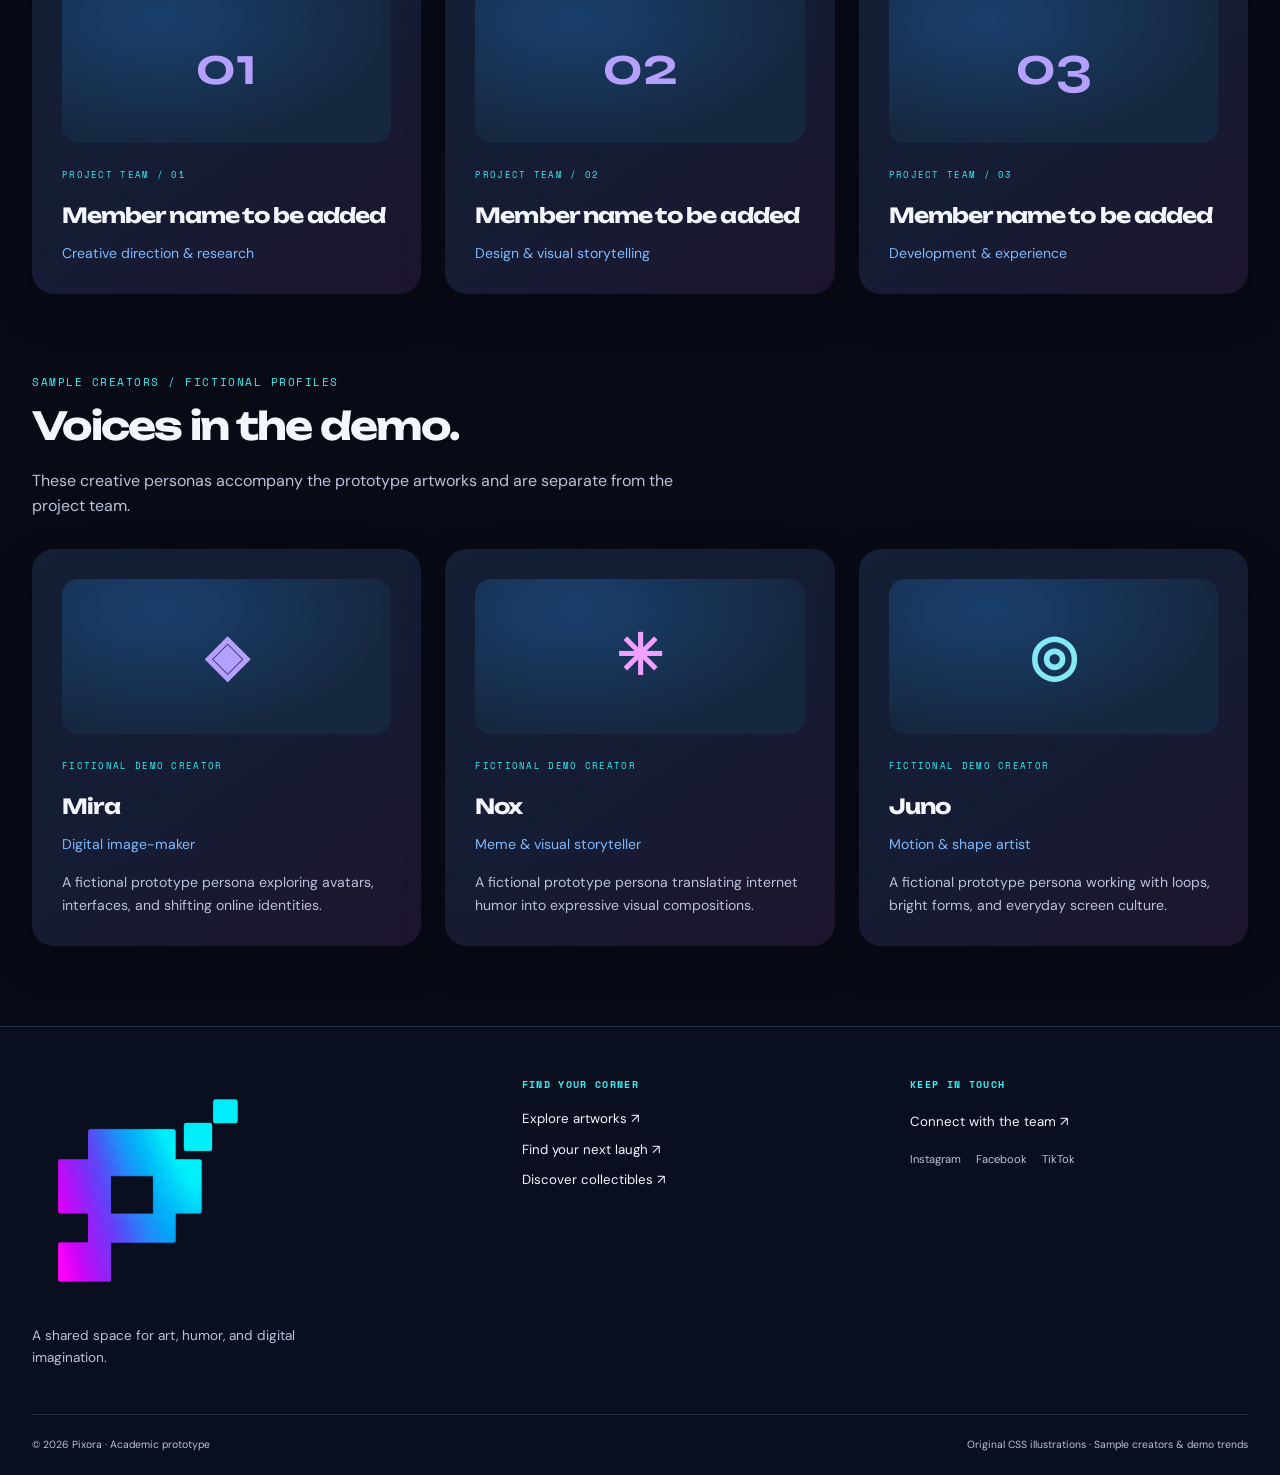
==== commit e4edd7fd: "feat: update site configuration and styles for improved branding and UI - Added logo source to site " ====
--- a/about.html
+++ b/about.html
@@ -3,9 +3,11 @@
 <head>
   <meta charset="UTF-8">
   <meta name="viewport" content="width=device-width, initial-scale=1">
-  <meta name="description" content="Meet the mission, vision, and project team behind PIXELVERSE.">
-  <meta name="theme-color" content="#100b1c">
-  <title>About Us — PIXELVERSE</title>
+  <meta name="description" content="Meet the mission, vision, and project team behind Pixora.">
+  <meta name="theme-color" content="#080b16">
+  <title>About Us - Pixora</title>
+  <link rel="icon" href="assets/images/brand/favicon.ico">
+  <link rel="icon" type="image/png" sizes="32x32" href="assets/images/brand/favicon-32.png">
   <link rel="preconnect" href="https://fonts.googleapis.com">
   <link rel="preconnect" href="https://fonts.gstatic.com" crossorigin>
   <link
@@ -20,8 +22,7 @@
   <a class="skip-link" href="#main">Skip to content</a>
   <header class="site-header">
     <div class="shell header-row">
-      <a class="brand" href="index.html" aria-label="PIXELVERSE home">PIXEL<span
-          aria-hidden="true">✳</span>VERSE</a>
+      <a class="brand" href="index.html" aria-label="Pixora home" data-brand><img class="brand-logo" src="assets/images/brand/logo.png" alt="" width="1254" height="1254" decoding="async"></a>
       <nav class="desktop-nav" aria-label="Main navigation"><a href="index.html">Home</a>
         <a href="explore.html">Explore</a>
         <a href="memes.html">Memes</a>
@@ -48,7 +49,7 @@
     <section class="shell page-intro">
       <p class="eyebrow">About us / The idea behind the pixels</p>
       <h1>A shared space.<br>A thousand perspectives.</h1>
-      <p class="intro-copy muted">PIXELVERSE brings digital art, internet humor, and collectible experiments
+      <p class="intro-copy muted">Pixora brings digital art, internet humor, and collectible experiments
         into one creative playground.</p>
     </section>
     <section class="shell section gallery-section about-story">
@@ -58,7 +59,7 @@
         <p class="eyebrow">Our story</p>
         <h2>The internet is a canvas we make together.</h2>
         <p class="muted">A meme can capture a shared feeling. An illustration can open a new perspective. A
-          digital collectible can ask what it means to value an image. We built PIXELVERSE to put those
+          digital collectible can ask what it means to value an image. We built Pixora to put those
           conversations in the same room.</p>
         <p class="muted">Created as an academic visual arts project, this platform explores how humor,
           identity, and technology shape contemporary visual culture.</p><a class="text-link"
@@ -106,7 +107,7 @@
   </main>
   <footer class="site-footer">
     <div class="shell footer-grid">
-      <div><a class="brand" href="index.html">PIXEL<span aria-hidden="true">✳</span>VERSE</a>
+      <div><a class="brand" href="index.html" aria-label="Pixora home" data-brand><img class="brand-logo" src="assets/images/brand/logo.png" alt="" width="1254" height="1254" decoding="async"></a>
         <p class="muted">A shared space for art, humor, and digital imagination.</p>
       </div>
       <div>
@@ -119,7 +120,7 @@
         <div class="social-links" data-social-links></div>
       </div>
     </div>
-    <div class="shell footer-bottom"><span>© 2026 PIXELVERSE · Academic prototype</span><span>Original CSS
+    <div class="shell footer-bottom"><span>© 2026 Pixora · Academic prototype</span><span>Original CSS
         illustrations · Sample creators & demo trends</span></div>
   </footer>
 
--- a/styles.css
+++ b/styles.css
@@ -1,11 +1,20 @@
 :root {
-  --ink: #100b1c;
-  --panel: #231735;
-  --cream: #f8f4ff;
-  --muted: #c9bddb;
-  --line: #8065a445;
-  --violet: #c6a4ff;
-  --electric: #a46aff;
+  color-scheme: dark;
+  --ink: #080b16;
+  --panel: #141c32;
+  --cream: #f3f6ff;
+  --muted: #b8c3db;
+  --line: #5d86bb45;
+  --cyan: #38eef2;
+  --blue: #7cbbff;
+  --violet: #b5a0ff;
+  --magenta: #f27bff;
+  --electric: var(--cyan);
+  --on-accent: #080e22;
+  --brand-gradient: linear-gradient(110deg, #e629ff, #8050ff 40%, #278eff 70%, #00e5ef);
+  --brand-text-gradient: linear-gradient(110deg, var(--magenta), var(--violet) 40%, var(--blue) 70%, var(--cyan));
+  --action-gradient: linear-gradient(110deg, #dc96ff, #aba5ff 42%, #62edf2);
+  --surface-gradient: linear-gradient(145deg, #233d626b, #171e37e8 52%, #20162fe8);
 }
 
 * {
@@ -30,7 +39,7 @@
   inset: 0;
   z-index: -1;
   pointer-events: none;
-  background: radial-gradient(ellipse 55% 45% at 88% 8%, #6335a94d, transparent 75%), radial-gradient(ellipse 50% 45% at 7% 68%, #5d2b8736, transparent 80%);
+  background: radial-gradient(ellipse 55% 45% at 88% 8%, #0085a526, transparent 75%), radial-gradient(ellipse 50% 45% at 7% 68%, #c529ef1c, transparent 80%);
 }
 
 h1,
@@ -126,7 +135,7 @@
   font-size: .68rem;
   letter-spacing: .14em;
   text-transform: uppercase;
-  color: var(--violet);
+  color: var(--cyan);
   margin-bottom: 18px;
 }
 
@@ -158,8 +167,8 @@
 }
 
 .pill {
-  --button-top: #64447e;
-  --button-bottom: #382348;
+  --button-top: #283c5a;
+  --button-bottom: #1c2340;
   border: 0;
   border-radius: 999px;
   padding: 13px 22px;
@@ -170,26 +179,25 @@
   align-items: center;
   justify-content: center;
   gap: 9px;
-  background: linear-gradient(180deg, #ead4ff30, transparent 48%), linear-gradient(180deg, var(--button-top), var(--button-bottom));
-  box-shadow: 0 4px 7px #08041055, 0 8px 18px #08041050;
+  background: linear-gradient(180deg, #d9faff26, transparent 48%), var(--button-fill, linear-gradient(180deg, var(--button-top), var(--button-bottom)));
+  box-shadow: 0 4px 7px #02051166, 0 8px 18px #02051160;
 }
 
 .pill:hover {
   transform: translateY(-2px);
   filter: brightness(1.08);
-  box-shadow: 0 6px 10px #08041055, 0 12px 24px #08041065;
+  box-shadow: 0 6px 10px #02051166, 0 12px 24px #02051180, 0 0 22px #00cfe512;
 }
 
 .pill:active {
   transform: translateY(1px);
   filter: brightness(.98);
-  box-shadow: 0 2px 5px #08041045;
+  box-shadow: 0 2px 5px #02051155;
 }
 
 .solid {
-  --button-top: #ba8aff;
-  --button-bottom: #9557e8;
-  color: #160c26;
+  --button-fill: var(--action-gradient);
+  color: var(--on-accent);
 }
 
 .secondary {
@@ -197,9 +205,8 @@
 }
 
 .pill[aria-pressed="true"] {
-  --button-top: #d2b3ff;
-  --button-bottom: #af85e6;
-  color: #1a102a;
+  --button-fill: linear-gradient(110deg, #a4c4ff, #66edf2);
+  color: var(--on-accent);
 }
 
 .button-row {
@@ -214,7 +221,7 @@
   border: 0;
   padding: 4px 0;
   background: transparent;
-  color: var(--violet);
+  color: var(--cyan);
   font-weight: 600;
 }
 
@@ -226,7 +233,7 @@
   position: sticky;
   top: 0;
   z-index: 30;
-  background: #1c1128ed;
+  background: #0c1224ed;
   backdrop-filter: blur(22px);
   border-bottom: 1px solid var(--line);
 }
@@ -239,16 +246,31 @@
   min-height: 88px;
 }
 
+.header-row > .brand {
+  margin-inline-start: -60px;
+}
+
 .brand {
+  display: inline-flex;
+  align-items: center;
+  flex-shrink: 0;
   font-size: 1.32rem;
   font-weight: 800;
   letter-spacing: -.055em;
   white-space: nowrap;
 }
 
-.brand span {
-  color: var(--violet);
-  margin-inline: 3px;
+.brand-logo {
+  display: block;
+  width: 190px;
+  height: auto;
+  max-height: 65px;
+  object-fit: contain;
+}
+
+.site-footer .brand-logo {
+  width: 220px;
+  max-height: none;
 }
 
 .desktop-nav {
@@ -266,7 +288,7 @@
 .desktop-nav a:hover,
 .mobile-nav a:hover,
 a[aria-current="page"] {
-  color: var(--violet);
+  color: var(--cyan);
 }
 
 a[aria-current="page"] {
@@ -282,13 +304,13 @@
   display: inline-flex;
   align-items: center;
   gap: 8px;
-  color: var(--violet);
+  color: var(--cyan);
   font-size: .8rem;
   white-space: nowrap;
 }
 
 .collection-link [data-collection-count] {
-  background: #553274;
+  background: #154b68;
   border-radius: 8px;
   min-width: 24px;
   text-align: center;
@@ -321,7 +343,11 @@
 }
 
 .hero h1 span {
-  color: var(--violet);
+  color: var(--cyan);
+  background: var(--brand-text-gradient);
+  background-clip: text;
+  -webkit-background-clip: text;
+  -webkit-text-fill-color: transparent;
 }
 
 .hero .intro-copy {
@@ -335,9 +361,9 @@
   width: 7px;
   height: 7px;
   border-radius: 50%;
-  background: var(--violet);
+  background: var(--cyan);
   margin-right: 8px;
-  box-shadow: 0 0 12px #a46aff88;
+  box-shadow: 0 0 12px #00e5ef70;
 }
 
 .hero-note {
@@ -357,16 +383,17 @@
   position: absolute;
   inset: 5% 0 5% 10%;
   border-radius: 38px;
-  background: radial-gradient(circle at 65% 30%, #9d63df70, transparent 60%), #2b1b3b99;
-  box-shadow: 0 0 65px #8d4ace25;
+  background: radial-gradient(circle at 65% 30%, #00bddf38, transparent 60%), #1e214c99;
+  box-shadow: 0 0 65px #744aff2e;
 }
 
 .hero-art-one,
 .hero-art-two {
   position: absolute !important;
-  border: 7px solid #3d2954;
+  object-fit: cover;
+  border: 7px solid #283453;
   border-radius: 20px;
-  box-shadow: 0 25px 40px #08041080;
+  box-shadow: 0 25px 40px #02051190;
 }
 
 .hero-art-one {
@@ -393,7 +420,7 @@
   border-radius: 20px;
   transform: rotate(8deg);
   color: var(--ink);
-  background: #d4abff;
+  background: var(--action-gradient);
   font-size: .63rem;
   font-weight: 700;
 }
@@ -404,13 +431,13 @@
   left: 0;
   padding: 12px 16px;
   border-radius: 12px;
-  background: #28193be8;
+  background: #111d35ed;
   font-size: .59rem;
-  color: #e6d5ff;
+  color: #c9efff;
 }
 
 .manifesto {
-  background: #38214b66;
+  background: #17324c55;
   border-block: 1px solid var(--line);
 }
 
@@ -436,7 +463,7 @@
 }
 
 .section-tinted {
-  background: linear-gradient(135deg, #38214b6b, #20152d85);
+  background: linear-gradient(135deg, #153f5655, #27163866);
   border-block: 1px solid var(--line);
 }
 
@@ -488,10 +515,10 @@
 
 .art-card,
 .profile-card {
-  background: linear-gradient(145deg, #51376680, #271b39d9 52%, #21172fef);
+  background: var(--surface-gradient);
   border-radius: 22px;
   overflow: hidden;
-  box-shadow: 0 16px 40px #08041140;
+  box-shadow: 0 16px 40px #02051155;
   min-width: 0;
 }
 
@@ -501,7 +528,7 @@
 
 .art-card:hover {
   transform: translateY(-4px);
-  box-shadow: 0 20px 40px #08041166;
+  box-shadow: 0 20px 40px #02051180;
 }
 
 .card-open {
@@ -522,6 +549,28 @@
   height: 265px;
 }
 
+.art-visual.has-card-image {
+  background: var(--ink);
+}
+
+.art-visual.has-card-image::before,
+.art-visual.has-card-image::after {
+  display: none;
+}
+
+.card-image {
+  position: absolute;
+  inset: 0;
+  display: block;
+  width: 100%;
+  height: 100%;
+  object-fit: cover;
+}
+
+.modal-preview > .card-image {
+  object-fit: contain;
+}
+
 .card-body {
   padding: 24px;
 }
@@ -551,7 +600,7 @@
 }
 
 .creator-name {
-  color: var(--violet);
+  color: var(--blue);
 }
 
 .card-description {
@@ -582,8 +631,81 @@
   color: var(--muted);
 }
 
+/* Compact NFT gallery cards; artwork dialogs keep their existing layout. */
+.nft-card {
+  background: linear-gradient(155deg, #1c3048, #19152d);
+  border-radius: 22px;
+}
+
+.nft-card-body {
+  padding: 24px 24px 0;
+}
+
+.nft-card-collection {
+  margin-bottom: 13px;
+  color: var(--cyan);
+  font-size: .68rem;
+  font-weight: 600;
+  letter-spacing: .04em;
+}
+
+.nft-card h3 {
+  font-size: 1.12rem;
+}
+
+.nft-card-author {
+  margin: 8px 0 13px;
+  color: var(--muted);
+  font-size: .8rem;
+}
+
+.nft-card-footer {
+  display: flex;
+  align-items: center;
+  justify-content: space-between;
+  gap: 14px;
+  padding: 24px;
+}
+
+.nft-card-price {
+  font-size: .95rem;
+  font-weight: 700;
+}
+
+.nft-card-reaction {
+  display: inline-flex;
+  align-items: center;
+  justify-content: center;
+  gap: 8px;
+  flex-shrink: 0;
+  min-width: 44px;
+  height: 44px;
+  padding: 0 12px;
+  border: 0;
+  border-radius: 12px;
+  background: #b354e82b;
+  color: var(--magenta);
+  font-size: 1.3rem;
+}
+
+.nft-card-reaction [data-nft-heart-count] {
+  font-size: .8rem;
+  font-weight: 600;
+  font-variant-numeric: tabular-nums;
+}
+
+.nft-card-reaction:hover {
+  background: #943ed545;
+  color: #ffb0ff;
+}
+
+.nft-card-reaction[aria-pressed="true"] {
+  background: linear-gradient(120deg, #eaa0ff, #a5bdff);
+  color: var(--on-accent);
+}
+
 .trend-badge {
-  color: #dec2ff;
+  color: #9feef7;
 }
 
 .invite-panel,
@@ -593,7 +715,7 @@
   justify-content: space-between;
   gap: 32px;
   align-items: center;
-  background: linear-gradient(125deg, #6040797a, #32204070);
+  background: linear-gradient(125deg, #18496370, #34204f70);
   padding: 40px;
   border-radius: 24px;
 }
@@ -639,8 +761,8 @@
 textarea,
 select {
   color: var(--cream);
-  background: #291b3b;
-  border: 1px solid #8065a460;
+  background: #131f34;
+  border: 1px solid #5d86bb60;
   border-radius: 12px;
   padding: 13px 16px;
   max-width: 100%;
@@ -648,7 +770,7 @@
 
 input::placeholder,
 textarea::placeholder {
-  color: #a99bbd;
+  color: #99abc7;
 }
 
 input,
@@ -696,7 +818,7 @@
 .empty-state {
   text-align: center;
   padding: 60px 24px;
-  background: #32204455;
+  background: #1a2d465c;
   border-radius: 22px;
 }
 
@@ -746,8 +868,12 @@
   flex: 1;
 }
 
+.meme-visual,
+.nft-card .card-visual {
+  height: 300px;
+}
+
 .meme-visual {
-  height: 300px;
   display: flex;
   flex-direction: column;
   justify-content: space-between;
@@ -761,7 +887,7 @@
   text-align: center;
   color: white;
   text-shadow: 0 2px 4px #000, 1px 0 #000, -1px 0 #000;
-  background: #100b1c45;
+  background: #080b1659;
   padding: 8px;
   border-radius: 8px;
 }
@@ -842,7 +968,7 @@
   place-items: center;
   height: 155px;
   border-radius: 16px;
-  background: radial-gradient(ellipse at 30% 20%, #ba8aff55, transparent 70%), #322343;
+  background: radial-gradient(ellipse at 30% 20%, #268bff3d, transparent 70%), #162840;
   font: 700 3.5rem Syne, sans-serif;
   color: var(--violet);
   margin-bottom: 25px;
@@ -866,11 +992,11 @@
 }
 
 .artist-nox .profile-avatar {
-  color: #e2bbff;
+  color: #f0a0ff;
 }
 
 .artist-juno .profile-avatar {
-  color: #cbb9ff;
+  color: #84e9f5;
 }
 
 .contact-grid {
@@ -882,7 +1008,7 @@
 
 .contact-panel,
 .contact-info {
-  background: linear-gradient(145deg, #51376666, #21172fa8);
+  background: linear-gradient(145deg, #23516b55, #211832a8);
   padding: 36px;
   border-radius: 24px;
 }
@@ -927,7 +1053,7 @@
 }
 
 .feedback {
-  color: #dcc7ff;
+  color: #a7f1f5;
   font-size: .83rem;
   min-height: 1.5em;
   margin-top: 18px;
@@ -964,7 +1090,7 @@
 .social-stack a,
 .social-stack .social-placeholder {
   padding: 16px;
-  background: #6242803b;
+  background: #2c59863b;
   border-radius: 12px;
   display: flex;
   justify-content: space-between;
@@ -977,13 +1103,13 @@
 }
 
 .social-placeholder small {
-  color: #b69acb;
+  color: #a3b9db;
   font-size: .65rem;
 }
 
 .site-footer {
   border-top: 1px solid var(--line);
-  background: #1d1329b3;
+  background: #0b1122d9;
   padding-top: 52px;
 }
 
@@ -1045,34 +1171,135 @@
   padding-block: 15px;
 }
 
+html:has(#art-dialog[open]) {
+  overflow: hidden;
+}
+
 dialog {
   padding: 0;
   border: 0;
-  background: linear-gradient(140deg, #402653, #1c132b);
+  background: #0c1221;
   color: var(--cream);
-  border-radius: 24px;
-  width: min(920px, calc(100% - 32px));
-  max-height: 90dvh;
-  box-shadow: 0 35px 100px #05020bdf;
+  border-radius: 18px;
+  width: min(1520px, calc(100% - 32px));
+  max-height: calc(100dvh - 32px);
+  box-shadow: 0 35px 100px #020511e6;
+  overflow: auto;
+  overscroll-behavior: contain;
+  scrollbar-width: thin;
+  scrollbar-color: #496080 #0c1221;
 }
 
 dialog::backdrop {
-  background: #090413dc;
+  background: #040815df;
   backdrop-filter: blur(8px);
+}
+
+.modal-toolbar {
+  position: sticky;
+  top: 0;
+  z-index: 5;
+  display: flex;
+  align-items: center;
+  gap: 14px;
+  height: 90px;
+  padding: 12px 20px;
+  background: #0c1221f5;
+  backdrop-filter: blur(16px);
+  border-bottom: 1px solid var(--line);
+}
+
+.modal-nav-button {
+  display: inline-grid;
+  place-items: center;
+  flex-shrink: 0;
+  width: 42px;
+  height: 42px;
+  padding: 0;
+  border: 0;
+  border-radius: 50%;
+  background: #1b273d;
+  color: var(--cream);
+  font-size: 1.3rem;
+}
+
+.modal-nav-button:hover:not(:disabled) {
+  background: #244963;
+  color: var(--cyan);
+}
+
+.modal-nav-button:disabled {
+  opacity: .4;
+  cursor: default;
+}
+
+.modal-close-button {
+  margin-left: auto;
+}
+
+.modal-thumbnails {
+  display: flex;
+  gap: 8px;
+  max-width: 620px;
+  min-width: 0;
+  padding: 4px;
+  overflow-x: auto;
+  scrollbar-width: thin;
+  scrollbar-color: #496080 transparent;
+}
+
+.modal-thumbnail {
+  --thumbnail-scale: .2;
+  flex: 0 0 54px;
+  height: 54px;
+  padding: 3px;
+  border: 0;
+  border-radius: 8px;
+  background: transparent;
+  overflow: hidden;
+}
+
+.modal-thumbnail[aria-pressed="true"] {
+  background: var(--action-gradient);
+}
+
+.modal-thumbnail:hover {
+  background-color: #415774;
+}
+
+.modal-thumbnail-visual {
+  width: 240px;
+  height: 240px;
+  border-radius: 8px;
+  transform: scale(var(--thumbnail-scale));
+  transform-origin: top left;
 }
 
 .modal-grid {
   display: grid;
-  grid-template-columns: 1fr 1fr;
+  grid-template-columns: minmax(0, .85fr) minmax(0, 1.15fr);
+  min-height: min(680px, 78dvh);
+}
+
+.modal-artwork {
+  position: sticky;
+  top: 90px;
+  align-self: start;
+  min-width: 0;
+  padding: 28px 24px;
 }
 
 .modal-preview {
-  min-height: 560px;
+  width: 100%;
+  aspect-ratio: 1;
+  min-height: 0;
+  border-radius: 12px;
 }
 
 .modal-content {
-  padding: 30px;
+  padding: 30px 32px;
   min-width: 0;
+  border-left: 1px solid var(--line);
 }
 
 .modal-content .section-heading {
@@ -1091,7 +1318,7 @@
 }
 
 .modal-content h2 {
-  font-size: 1.9rem;
+  font-size: clamp(1.7rem, 2.4vw, 2.6rem);
 }
 
 .modal-content .creator-name {
@@ -1102,8 +1329,9 @@
   display: grid;
   grid-template-columns: 1fr 1fr;
   gap: 20px;
-  border-block: 1px solid var(--line);
-  padding-block: 20px;
+  border: 1px solid var(--line);
+  border-radius: 14px;
+  padding: 24px;
   margin-block: 24px;
 }
 
@@ -1154,6 +1382,14 @@
     padding: 20px;
   }
 
+  .nft-card-body {
+    padding: 20px 20px 0;
+  }
+
+  .nft-card-footer {
+    padding: 20px 20px 24px;
+  }
+
   .card-actions {
     padding: 0 20px 20px;
   }
@@ -1162,7 +1398,8 @@
     height: 230px;
   }
 
-  .meme-visual {
+  .meme-visual,
+  .nft-card .card-visual {
     height: 280px;
   }
 
@@ -1180,6 +1417,10 @@
 @media (max-width: 800px) {
   .shell {
     width: calc(100% - 40px);
+  }
+
+  .header-row > .brand {
+    margin-inline-start: -8px;
   }
 
   .hero {
@@ -1264,10 +1505,23 @@
 
   .modal-grid {
     grid-template-columns: 1fr;
+    min-height: 0;
+  }
+
+  .modal-artwork {
+    position: static;
+    padding: 22px;
   }
 
   .modal-preview {
-    min-height: 290px;
+    min-height: 0;
+    max-width: 560px;
+    margin-inline: auto;
+  }
+
+  .modal-content {
+    border-left: 0;
+    border-top: 1px solid var(--line);
   }
 
   .compact-section {
@@ -1287,6 +1541,11 @@
 
   .brand {
     font-size: 1.08rem;
+  }
+
+  .brand-logo {
+    width: 145px;
+    max-height: 50px;
   }
 
   .collection-label {
@@ -1347,7 +1606,8 @@
     height: 285px;
   }
 
-  .meme-visual {
+  .meme-visual,
+  .nft-card .card-visual {
     height: 310px;
   }
 
@@ -1386,6 +1646,32 @@
 
   .modal-content {
     padding: 24px;
+  }
+
+  .modal-toolbar {
+    gap: 8px;
+    height: 70px;
+    padding: 9px 10px;
+  }
+
+  .modal-nav-button {
+    width: 34px;
+    height: 34px;
+  }
+
+  .modal-thumbnails {
+    flex: 1;
+    gap: 6px;
+  }
+
+  .modal-thumbnail {
+    --thumbnail-scale: .15;
+    flex-basis: 42px;
+    height: 42px;
+  }
+
+  .modal-artwork {
+    padding: 16px;
   }
 
   .modal-content h2 {
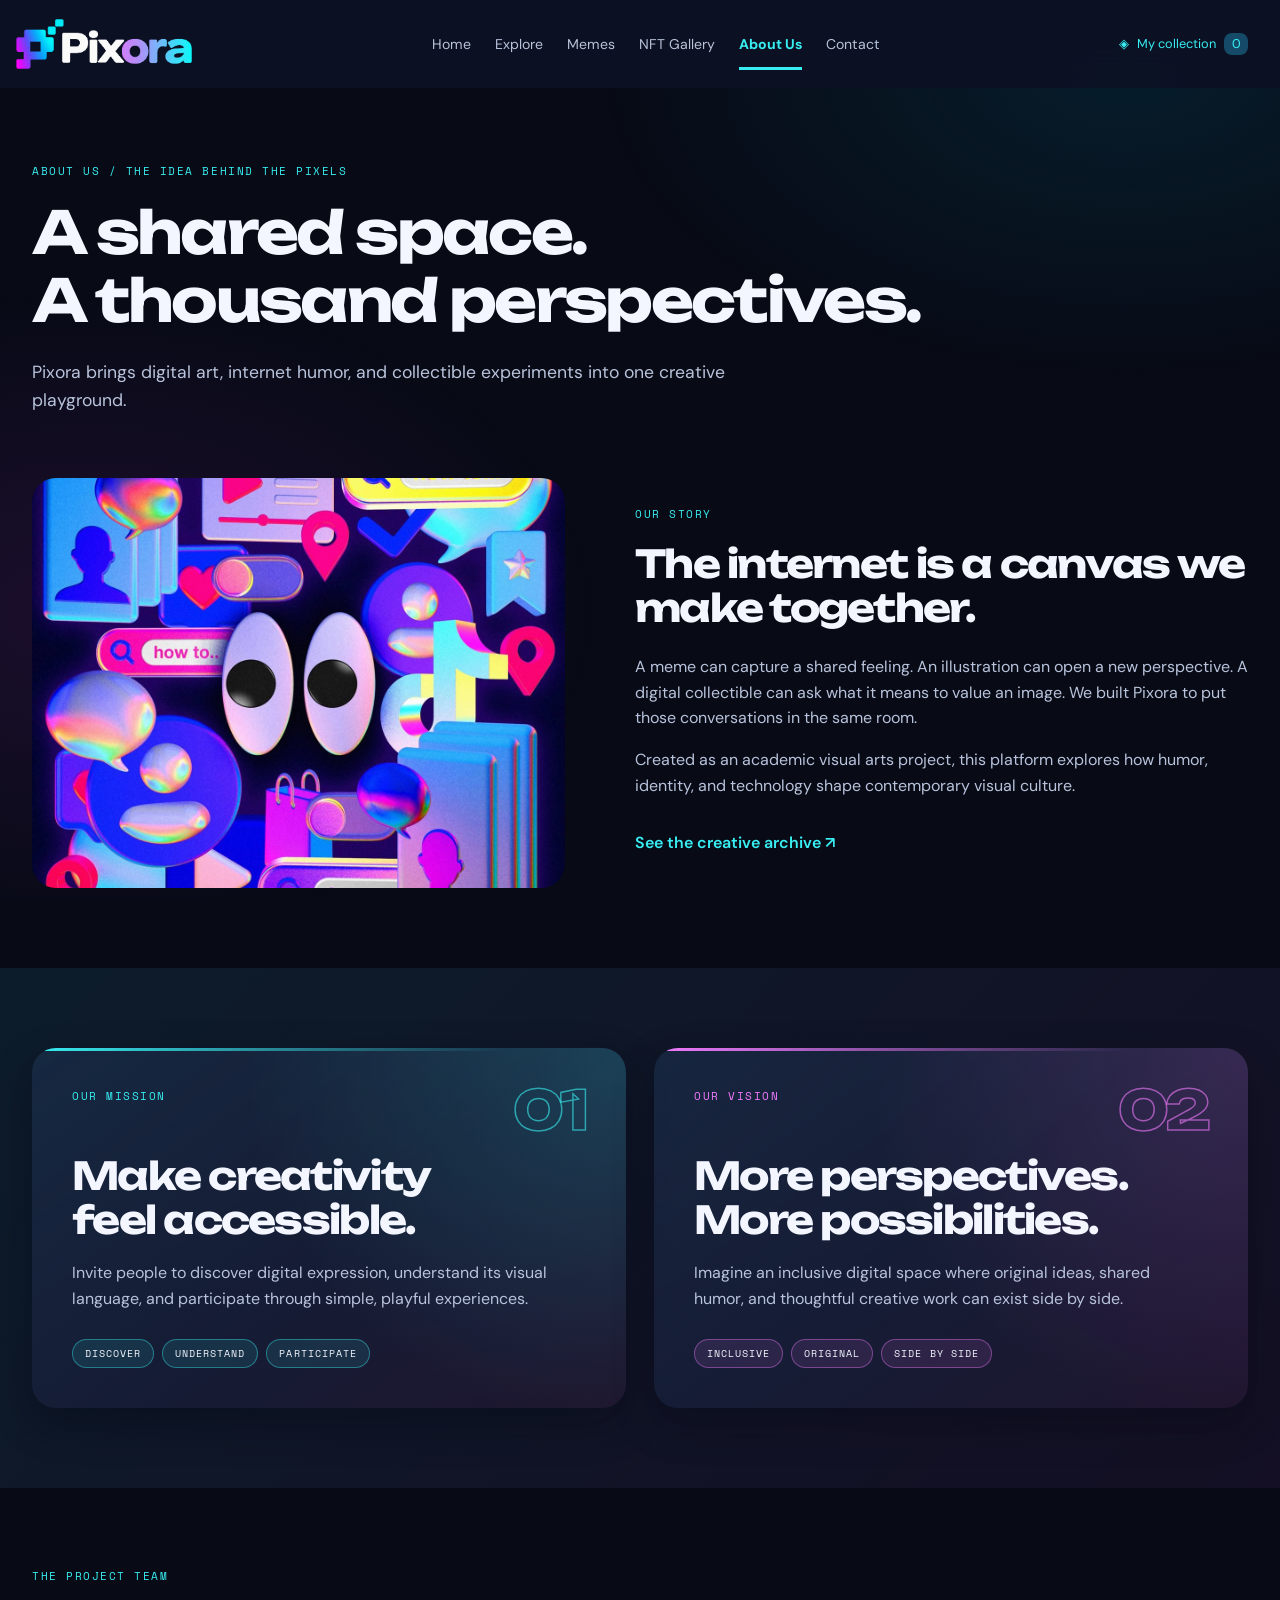
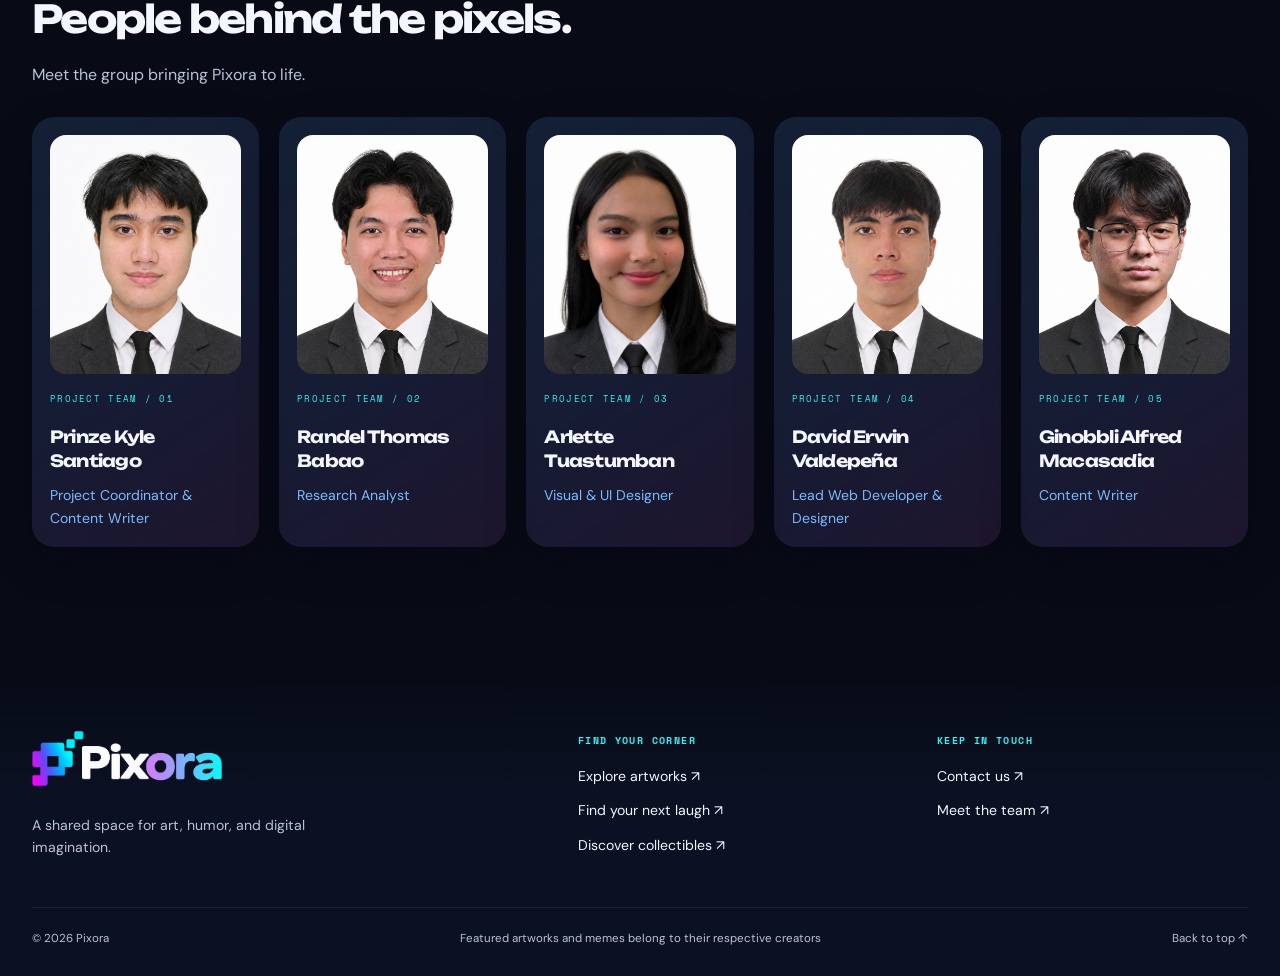
==== commit 2a3f33f5: "Refactor NFT Gallery and Script Enhancements - Updated meta description for clarity in nft-gallery.h" ====
--- a/about.html
+++ b/about.html
@@ -22,7 +22,7 @@
   <a class="skip-link" href="#main">Skip to content</a>
   <header class="site-header">
     <div class="shell header-row">
-      <a class="brand" href="index.html" aria-label="Pixora home" data-brand><img class="brand-logo" src="assets/images/brand/logo.png" alt="" width="1254" height="1254" decoding="async"></a>
+      <a class="brand" href="index.html" aria-label="Pixora home" data-brand><img class="brand-logo" src="assets/images/brand/logo.png" alt="" width="2004" height="580" decoding="async"></a>
       <nav class="desktop-nav" aria-label="Main navigation"><a href="index.html">Home</a>
         <a href="explore.html">Explore</a>
         <a href="memes.html">Memes</a>
@@ -31,7 +31,7 @@
         <a href="contact.html">Contact</a>
       </nav>
       <a class="collection-link" href="nft-gallery.html?view=collection"
-        aria-label="My simulated collection">◈ <span class="collection-label">My collection</span> <span
+        aria-label="My collection">◈ <span class="collection-label">My collection</span> <span
           data-collection-count>0</span></a>
       <button class="pill secondary mobile-toggle" id="menu-toggle" type="button"
         aria-label="Open navigation menu" aria-expanded="false" aria-controls="mobile-nav">☰</button>
@@ -46,15 +46,16 @@
     </nav>
   </header>
   <main id="main">
-    <section class="shell page-intro">
+    <section class="shell page-intro about-intro">
       <p class="eyebrow">About us / The idea behind the pixels</p>
       <h1>A shared space.<br>A thousand perspectives.</h1>
       <p class="intro-copy muted">Pixora brings digital art, internet humor, and collectible experiments
         into one creative playground.</p>
     </section>
     <section class="shell section gallery-section about-story">
-      <div class="story-art art-visual visual-window" role="img"
-        aria-label="An abstract open window symbolizing creative possibilities"></div>
+      <div class="story-art art-visual has-card-image"><img class="card-image"
+          src="assets/images/about/our-story.jpg" width="1200" height="1200" loading="lazy" decoding="async"
+          alt="Glossy 3D social media icons — search bars, chat bubbles, profile cards and map pins — surrounding a pair of wide cartoon eyes"></div>
       <div>
         <p class="eyebrow">Our story</p>
         <h2>The internet is a canvas we make together.</h2>
@@ -68,17 +69,33 @@
     </section>
     <section class="section section-tinted">
       <div class="shell mission-grid">
-        <article>
-          <p class="eyebrow">01 / Our mission</p>
+        <article class="mission-card mission-card--mission">
+          <div class="mission-card-head">
+            <p class="eyebrow">Our mission</p>
+            <span class="mission-number" aria-hidden="true">01</span>
+          </div>
           <h2>Make creativity<br>feel accessible.</h2>
           <p class="muted">Invite people to discover digital expression, understand its visual language, and
             participate through simple, playful experiences.</p>
+          <ul class="mission-tags" aria-label="Mission focus">
+            <li>Discover</li>
+            <li>Understand</li>
+            <li>Participate</li>
+          </ul>
         </article>
-        <article>
-          <p class="eyebrow">02 / Our vision</p>
+        <article class="mission-card mission-card--vision">
+          <div class="mission-card-head">
+            <p class="eyebrow">Our vision</p>
+            <span class="mission-number" aria-hidden="true">02</span>
+          </div>
           <h2>More perspectives.<br>More possibilities.</h2>
           <p class="muted">Imagine an inclusive digital space where original ideas, shared humor, and
             thoughtful creative work can exist side by side.</p>
+          <ul class="mission-tags" aria-label="Vision focus">
+            <li>Inclusive</li>
+            <li>Original</li>
+            <li>Side by side</li>
+          </ul>
         </article>
       </div>
     </section>
@@ -89,25 +106,13 @@
           <h2>People behind the pixels.</h2>
         </div>
       </div>
-      <p class="section-description muted" id="team-note">Group member details are being added. The roles
-        below show the project’s areas of work.</p>
-      <div class="art-grid" id="team-grid"></div>
-    </section>
-    <section class="shell section compact-section">
-      <div class="section-heading">
-        <div>
-          <p class="eyebrow">Sample creators / Fictional profiles</p>
-          <h2>Voices in the demo.</h2>
-        </div>
-      </div>
-      <p class="section-description muted">These creative personas accompany the prototype artworks and are
-        separate from the project team.</p>
-      <div class="art-grid" id="artist-profiles"></div>
+      <p class="section-description muted" id="team-note">Meet the group bringing Pixora to life.</p>
+      <div class="art-grid team-grid" id="team-grid"></div>
     </section>
   </main>
   <footer class="site-footer">
     <div class="shell footer-grid">
-      <div><a class="brand" href="index.html" aria-label="Pixora home" data-brand><img class="brand-logo" src="assets/images/brand/logo.png" alt="" width="1254" height="1254" decoding="async"></a>
+      <div><a class="brand" href="index.html" aria-label="Pixora home" data-brand><img class="brand-logo" src="assets/images/brand/logo.png" alt="" width="2004" height="580" decoding="async"></a>
         <p class="muted">A shared space for art, humor, and digital imagination.</p>
       </div>
       <div>
@@ -116,12 +121,13 @@
             next laugh ↗</a><a href="nft-gallery.html">Discover collectibles ↗</a></div>
       </div>
       <div>
-        <h2 class="eyebrow">Keep in touch</h2><a href="contact.html">Connect with the team ↗</a>
+        <h2 class="eyebrow">Keep in touch</h2>
+        <div class="footer-links"><a href="contact.html">Contact us ↗</a><a href="about.html">Meet the team ↗</a></div>
         <div class="social-links" data-social-links></div>
       </div>
     </div>
-    <div class="shell footer-bottom"><span>© 2026 Pixora · Academic prototype</span><span>Original CSS
-        illustrations · Sample creators & demo trends</span></div>
+    <div class="shell footer-bottom"><span>© 2026 Pixora</span><span>Featured artworks and memes belong to their
+        respective creators</span><a class="back-to-top" href="#main">Back to top ↑</a></div>
   </footer>
 
   <p class="storage-notice shell" id="storage-notice" role="status" hidden></p>
--- a/styles.css
+++ b/styles.css
@@ -235,7 +235,6 @@
   z-index: 30;
   background: #0c1224ed;
   backdrop-filter: blur(22px);
-  border-bottom: 1px solid var(--line);
 }
 
 .header-row {
@@ -247,7 +246,8 @@
 }
 
 .header-row > .brand {
-  margin-inline-start: -60px;
+  /* Pull the logo left into the gutter, but never past 16px from the screen edge. */
+  margin-inline-start: max(-52px, calc((min(100vw - 64px, 1240px) - 100vw) / 2 + 16px));
 }
 
 .brand {
@@ -262,14 +262,14 @@
 
 .brand-logo {
   display: block;
-  width: 190px;
+  width: 176px;
   height: auto;
   max-height: 65px;
   object-fit: contain;
 }
 
 .site-footer .brand-logo {
-  width: 220px;
+  width: 190px;
   max-height: none;
 }
 
@@ -437,25 +437,109 @@
 }
 
 .manifesto {
-  background: #17324c55;
-  border-block: 1px solid var(--line);
+  position: relative;
 }
 
 .manifesto-grid {
   display: grid;
   grid-template-columns: repeat(3, 1fr);
-  gap: 35px;
-  padding-block: 28px;
-}
-
-.manifesto p {
-  margin: 0;
+  gap: 18px;
+  padding-block: 8px;
+}
+
+.manifesto-item {
+  --accent: var(--cyan);
+  position: relative;
+  display: flex;
+  align-items: center;
+  gap: 18px;
+  padding: 22px 22px 22px 24px;
+  border-radius: 20px;
+  background: radial-gradient(circle at 0% 50%, color-mix(in srgb, var(--accent) 14%, transparent), transparent 60%), var(--surface-gradient);
+  box-shadow: 0 16px 40px #02051155;
+  color: var(--cream);
   font-size: .9rem;
+  line-height: 1.45;
+  overflow: hidden;
+  transition: transform .25s ease, background-color .25s ease;
+}
+
+.manifesto-item::before {
+  content: "";
+  position: absolute;
+  inset: 18px auto 18px 0;
+  width: 3px;
+  border-radius: 0 3px 3px 0;
+  background: var(--accent);
+}
+
+.manifesto-item--connect {
+  --accent: var(--violet);
+}
+
+.manifesto-item--collect {
+  --accent: var(--magenta);
+}
+
+.manifesto-number {
+  flex-shrink: 0;
+  font: 800 2.1rem/1 Unbounded, Syne, sans-serif;
+  letter-spacing: -.06em;
+  color: transparent;
+  -webkit-text-stroke: 1.2px color-mix(in srgb, var(--accent) 70%, transparent);
+}
+
+.manifesto-text {
+  flex: 1;
+  min-width: 0;
 }
 
 .manifesto .eyebrow {
   display: block;
-  margin-bottom: 8px;
+  margin-bottom: 6px;
+  color: var(--accent);
+}
+
+.manifesto-arrow {
+  flex-shrink: 0;
+  display: grid;
+  place-items: center;
+  width: 34px;
+  height: 34px;
+  border-radius: 50%;
+  color: var(--accent);
+  background: color-mix(in srgb, var(--accent) 12%, transparent);
+  transition: transform .25s ease, background-color .25s ease, color .25s ease;
+}
+
+.manifesto-item:hover {
+  transform: translateY(-3px);
+}
+
+.manifesto-item:hover .manifesto-arrow {
+  transform: translate(2px, -2px);
+  background: var(--accent);
+  color: var(--on-accent);
+}
+
+.manifesto-item:focus-visible {
+  outline: 2px solid var(--accent);
+  outline-offset: 3px;
+}
+
+/* Tablet: three narrow tiles, so stack the number above the text. */
+@media (max-width: 1100px) and (min-width: 801px) {
+  .manifesto-item {
+    flex-direction: column;
+    align-items: flex-start;
+    gap: 12px;
+  }
+
+  .manifesto-arrow {
+    position: absolute;
+    top: 18px;
+    right: 18px;
+  }
 }
 
 .section {
@@ -464,7 +548,6 @@
 
 .section-tinted {
   background: linear-gradient(135deg, #153f5655, #27163866);
-  border-block: 1px solid var(--line);
 }
 
 .section-heading {
@@ -497,6 +580,16 @@
   margin: 24px 0 0;
   max-width: 700px;
   font-size: 1.1rem;
+}
+
+/* About: keep "A thousand perspectives." on one line so the heading reads as two lines. */
+.about-intro h1 {
+  font-size: clamp(2.2rem, 4.6vw, 4.2rem);
+  max-width: none;
+}
+
+.about-intro + .about-story {
+  padding-top: 64px;
 }
 
 .gallery-section {
@@ -803,10 +896,41 @@
   gap: 10px;
 }
 
+/* Filter chips: flat and outlined to match the search bar above them. */
 .filter-row .pill {
+  --button-fill: #121a2e;
   font-size: .8rem;
-  padding: 11px 18px;
-  min-height: 44px;
+  font-weight: 500;
+  letter-spacing: .01em;
+  padding: 9px 18px;
+  min-height: 40px;
+  color: var(--muted);
+  background: var(--button-fill);
+  border: 1px solid var(--line);
+  box-shadow: none;
+  transition: color .2s ease, border-color .2s ease, background-color .2s ease;
+}
+
+.filter-row .pill:hover {
+  transform: none;
+  filter: none;
+  box-shadow: none;
+  color: var(--cream);
+  border-color: #38eef266;
+  background: #172340;
+}
+
+.filter-row .pill:active {
+  transform: none;
+  background: #1b2a4a;
+}
+
+.filter-row .pill[aria-pressed="true"] {
+  font-weight: 700;
+  color: var(--on-accent);
+  border-color: transparent;
+  background: var(--action-gradient);
+  box-shadow: 0 0 18px #62edf22e;
 }
 
 .result-count {
@@ -837,35 +961,102 @@
   margin-top: 12px;
 }
 
+/* Memes: spotlight banner for the #1 trending meme. */
 .meme-banner {
-  margin-bottom: 60px;
+  position: relative;
+  justify-content: flex-start;
+  gap: 48px;
+  margin-bottom: 64px;
+  padding: 36px 48px 36px 36px;
+  background:
+    radial-gradient(circle at 18% 50%, #f27bff2e, transparent 45%),
+    radial-gradient(circle at 100% 0%, #38eef21f, transparent 50%),
+    var(--surface-gradient);
+  box-shadow: 0 20px 50px #02051166;
+  overflow: hidden;
+}
+
+.meme-banner-art {
+  flex-shrink: 0;
+  padding: 10px;
+}
+
+.meme-banner-frame {
+  display: block;
+  width: 220px;
+  padding: 0;
+  border: 0;
+  border-radius: 20px;
+  background: none;
+  cursor: pointer;
+  transform: rotate(-4deg);
+  box-shadow: 0 0 0 6px #f3f6ff14, 0 18px 40px #02051199, 0 0 60px #b5a0ff33;
+  transition: transform .3s ease, box-shadow .3s ease;
+}
+
+.meme-banner-frame:hover,
+.meme-banner-frame:focus-visible {
+  transform: rotate(0deg) scale(1.03);
+  box-shadow: 0 0 0 6px #38eef240, 0 22px 50px #020511aa, 0 0 70px #38eef233;
+}
+
+.meme-banner-visual {
+  aspect-ratio: 1;
+  border-radius: 20px;
+}
+
+.meme-banner-body {
+  flex: 1;
+  min-width: 0;
+}
+
+.meme-banner .eyebrow {
+  display: flex;
+  align-items: center;
+  gap: 8px;
+  margin-bottom: 12px;
 }
 
 .meme-banner h2 {
-  font-size: clamp(1.3rem, 2.4vw, 2rem);
-  margin-bottom: 14px;
+  font-size: clamp(1.6rem, 3vw, 2.6rem);
+  margin-bottom: 12px;
 }
 
 .meme-banner p {
   margin-bottom: 0;
 }
 
-.meme-banner .eyebrow {
-  margin-bottom: 10px;
-}
-
-.meme-banner-icon {
-  font-size: 5rem;
-  line-height: 1;
-  color: var(--violet);
-}
-
-.meme-banner .pill {
-  flex-shrink: 0;
-}
-
-.meme-banner>div {
-  flex: 1;
+.meme-banner-stats {
+  display: flex;
+  flex-wrap: wrap;
+  gap: 8px;
+  margin-top: 20px;
+}
+
+.meme-stat {
+  display: inline-flex;
+  align-items: center;
+  gap: 6px;
+  padding: 6px 12px;
+  border-radius: 999px;
+  background: #f3f6ff0f;
+  border: 1px solid var(--line);
+  color: var(--cream);
+  font: .72rem "Space Mono", monospace;
+}
+
+.meme-stat--trend {
+  color: var(--cyan);
+  border-color: #38eef24d;
+  background: #38eef214;
+}
+
+.meme-banner-actions {
+  display: flex;
+  flex-wrap: wrap;
+  align-items: center;
+  gap: 24px;
+  margin-top: 28px;
 }
 
 .meme-visual,
@@ -898,11 +1089,40 @@
   padding: 0 24px 24px;
 }
 
+/* Reaction buttons: flat outlined chips, matching the filters. */
 .reaction-row .pill {
+  --button-fill: #121a2e;
   flex: 1;
-  padding: 10px 8px;
-  min-height: 44px;
-  font-size: .8rem;
+  gap: 7px;
+  padding: 8px;
+  min-height: 40px;
+  font: 500 .76rem "Space Mono", monospace;
+  color: var(--muted);
+  background: var(--button-fill);
+  border: 1px solid var(--line);
+  box-shadow: none;
+  transition: color .2s ease, border-color .2s ease, background-color .2s ease, transform .15s ease;
+}
+
+.reaction-row .pill:hover {
+  transform: none;
+  filter: none;
+  box-shadow: none;
+  color: var(--cream);
+  border-color: #38eef266;
+  background: #172340;
+}
+
+.reaction-row .pill:active {
+  transform: scale(.96);
+}
+
+.reaction-row .pill[aria-pressed="true"] {
+  color: var(--cream);
+  font-weight: 700;
+  border-color: #38eef299;
+  background: linear-gradient(110deg, #f27bff26, #38eef226);
+  box-shadow: 0 0 16px #38eef222;
 }
 
 .collection-banner {
@@ -948,15 +1168,97 @@
 .mission-grid {
   display: grid;
   grid-template-columns: 1fr 1fr;
-  gap: 80px;
-}
-
-.mission-grid h2 {
-  margin-bottom: 24px;
-}
-
-.mission-grid p:last-child {
+  gap: 28px;
+}
+
+.mission-card {
+  --accent: var(--cyan);
+  --accent-glow: #38eef22e;
+  position: relative;
+  display: flex;
+  flex-direction: column;
+  padding: 40px;
+  border-radius: 24px;
+  background: radial-gradient(circle at 100% 0%, var(--accent-glow), transparent 55%), var(--surface-gradient);
+  box-shadow: 0 16px 40px #02051155;
+  overflow: hidden;
+  transition: transform .25s ease;
+}
+
+.mission-card::before {
+  content: "";
+  position: absolute;
+  inset: 0 0 auto;
+  height: 3px;
+  background: linear-gradient(90deg, var(--accent), transparent 80%);
+}
+
+.mission-card:hover {
+  transform: translateY(-4px);
+}
+
+.mission-card--vision {
+  --accent: var(--magenta);
+  --accent-glow: #f27bff26;
+}
+
+.mission-card-head {
+  display: flex;
+  align-items: flex-start;
+  justify-content: space-between;
+  gap: 16px;
+  margin-bottom: 22px;
+}
+
+.mission-card .eyebrow {
   margin: 0;
+  color: var(--accent);
+}
+
+.mission-number {
+  font: 800 3.4rem/0.8 Unbounded, Syne, sans-serif;
+  letter-spacing: -.06em;
+  color: transparent;
+  -webkit-text-stroke: 1.5px color-mix(in srgb, var(--accent) 60%, transparent);
+}
+
+.mission-card h2 {
+  margin-bottom: 18px;
+}
+
+.mission-card > p.muted {
+  margin: 0 0 28px;
+  max-width: 46ch;
+}
+
+.mission-tags {
+  display: flex;
+  flex-wrap: wrap;
+  gap: 8px;
+  margin: auto 0 0;
+  padding: 0;
+  list-style: none;
+}
+
+.mission-tags li {
+  padding: 6px 12px;
+  border-radius: 999px;
+  border: 1px solid color-mix(in srgb, var(--accent) 40%, transparent);
+  background: color-mix(in srgb, var(--accent) 10%, transparent);
+  color: var(--cream);
+  font: .64rem "Space Mono", monospace;
+  letter-spacing: .1em;
+  text-transform: uppercase;
+}
+
+@media (max-width: 520px) {
+  .mission-card {
+    padding: 26px 22px;
+  }
+
+  .mission-number {
+    font-size: 2.6rem;
+  }
 }
 
 .profile-card {
@@ -974,6 +1276,23 @@
   margin-bottom: 25px;
 }
 
+.profile-photo {
+  height: auto;
+  aspect-ratio: 4 / 5;
+  overflow: hidden;
+  background: #162840;
+}
+
+.profile-photo img {
+  width: 100%;
+  height: 100%;
+  object-fit: cover;
+  object-position: var(--photo-position, center 30%);
+  transform: scale(var(--photo-zoom, 1));
+  transform-origin: var(--photo-position, center 30%);
+  display: block;
+}
+
 .profile-card h3 {
   font-size: 1.3rem;
 }
@@ -989,6 +1308,38 @@
 
 .profile-card p:last-child {
   margin-bottom: 0;
+}
+
+/* Project team: all five members in one row on desktop. */
+.art-grid.team-grid {
+  grid-template-columns: repeat(5, minmax(0, 1fr));
+  gap: 20px;
+}
+
+.team-grid .profile-card {
+  padding: 18px;
+}
+
+.team-grid .profile-avatar {
+  margin-bottom: 18px;
+}
+
+.team-grid .profile-card h3 {
+  font-size: 1.05rem;
+  overflow-wrap: anywhere;
+}
+
+@media (max-width: 1100px) {
+  .art-grid.team-grid {
+    grid-template-columns: repeat(3, minmax(0, 1fr));
+  }
+}
+
+@media (max-width: 800px) {
+  .art-grid.team-grid {
+    grid-template-columns: repeat(2, minmax(0, 1fr));
+    gap: 14px;
+  }
 }
 
 .artist-nox .profile-avatar {
@@ -1108,62 +1459,97 @@
 }
 
 .site-footer {
-  border-top: 1px solid var(--line);
-  background: #0b1122d9;
-  padding-top: 52px;
+  position: relative;
+  margin-top: 40px;
+  padding-top: 64px;
+  background: linear-gradient(180deg, transparent, #0b1122 120px);
 }
 
 .footer-grid {
   display: grid;
-  grid-template-columns: 1.3fr 1fr 1fr;
-  gap: 50px;
-  padding-bottom: 45px;
+  grid-template-columns: 1.6fr 1fr 1fr;
+  gap: 48px;
+  align-items: start;
+  padding-bottom: 48px;
 }
 
 .footer-grid>div:first-child p {
-  font-size: .85rem;
-  margin: 18px 0 0;
-  max-width: 270px;
+  font-size: .88rem;
+  line-height: 1.6;
+  margin: 20px 0 0;
+  max-width: 300px;
 }
 
 .footer-grid .eyebrow {
-  font-size: .6rem;
+  font-size: .62rem;
+  margin: 4px 0 18px;
 }
 
 .footer-links {
   display: grid;
-  gap: 9px;
-}
-
-.footer-links a,
-.footer-grid>div>a:not(.brand) {
-  font-size: .83rem;
+  justify-items: start;
+  gap: 12px;
+}
+
+.footer-links a {
+  font-size: .88rem;
+  color: var(--cream);
+  transition: color .2s ease;
+}
+
+.footer-links a:hover {
+  color: var(--cyan);
 }
 
 .social-links {
   display: flex;
   flex-wrap: wrap;
-  gap: 15px;
-  margin-top: 17px;
+  gap: 8px;
+  margin-top: 20px;
+}
+
+.social-links a {
+  padding: 6px 12px;
+  border-radius: 999px;
+  border: 1px solid var(--line);
   font-size: .75rem;
-}
-
-.social-links .social-placeholder {
-  font-size: .7rem;
-}
-
-.social-links .social-placeholder small {
+  color: var(--muted);
+  transition: color .2s ease, border-color .2s ease;
+}
+
+.social-links a:hover {
+  color: var(--cream);
+  border-color: #38eef266;
+}
+
+/* Socials without a URL aren't clickable, so don't show them as if they were. */
+.social-links .social-placeholder,
+.social-links:not(:has(a)) {
   display: none;
 }
 
 .footer-bottom {
   display: flex;
+  align-items: center;
   justify-content: space-between;
   gap: 20px;
-  border-top: 1px solid var(--line);
-  padding-block: 22px;
+  padding-block: 22px 28px;
+  border-top: 1px solid #5d86bb26;
   color: var(--muted);
-  font-size: .65rem;
+  font-size: .72rem;
+}
+
+.footer-bottom span:nth-child(2) {
+  margin-inline: auto;
+}
+
+.back-to-top {
+  color: var(--muted);
+  transition: color .2s ease;
+}
+
+.back-to-top:hover {
+  color: var(--cyan);
 }
 
 .storage-notice {
@@ -1216,16 +1602,18 @@
   width: 42px;
   height: 42px;
   padding: 0;
-  border: 0;
+  border: 1px solid var(--line);
   border-radius: 50%;
-  background: #1b273d;
+  background: #121a2e;
+  color: var(--muted);
+  font-size: 1.1rem;
+  transition: color .2s ease, border-color .2s ease, background-color .2s ease;
+}
+
+.modal-nav-button:hover:not(:disabled) {
+  background: #172340;
+  border-color: #38eef266;
   color: var(--cream);
-  font-size: 1.3rem;
-}
-
-.modal-nav-button:hover:not(:disabled) {
-  background: #244963;
-  color: var(--cyan);
 }
 
 .modal-nav-button:disabled {
@@ -1348,8 +1736,38 @@
 }
 
 .modal-content .button-row .pill {
-  font-size: .78rem;
-  padding-inline: 16px;
+  font-size: .8rem;
+  min-height: 42px;
+  padding: 10px 20px;
+}
+
+/* Match the flat filter chips: outlined secondary, glow-only primary. */
+.modal-content .button-row .pill.secondary {
+  --button-fill: #121a2e;
+  font-weight: 500;
+  color: var(--muted);
+  background: var(--button-fill);
+  border: 1px solid var(--line);
+  box-shadow: none;
+  transition: color .2s ease, border-color .2s ease, background-color .2s ease;
+}
+
+.modal-content .button-row .pill.secondary:hover {
+  transform: none;
+  filter: none;
+  color: var(--cream);
+  border-color: #38eef266;
+  background: #172340;
+}
+
+.modal-content .button-row .pill.solid {
+  background: var(--button-fill);
+  box-shadow: 0 0 18px #62edf22e;
+}
+
+.modal-content .button-row .pill.solid:hover {
+  transform: none;
+  box-shadow: 0 0 24px #62edf247;
 }
 
 @media (max-width: 1100px) {
@@ -1420,7 +1838,7 @@
   }
 
   .header-row > .brand {
-    margin-inline-start: -8px;
+    margin-inline-start: 0;
   }
 
   .hero {
@@ -1486,8 +1904,14 @@
   }
 
   .meme-banner {
-    flex-wrap: wrap;
+    flex-direction: column;
+    align-items: flex-start;
+    gap: 24px;
     padding: 28px;
+  }
+
+  .meme-banner-frame {
+    width: 160px;
   }
 
   .meme-banner-icon {
@@ -1544,7 +1968,7 @@
   }
 
   .brand-logo {
-    width: 145px;
+    width: 134px;
     max-height: 50px;
   }
 
@@ -1641,7 +2065,12 @@
 
   .footer-bottom {
     flex-direction: column;
+    align-items: flex-start;
     gap: 8px;
+  }
+
+  .footer-bottom span:nth-child(2) {
+    margin-inline: 0;
   }
 
   .modal-content {
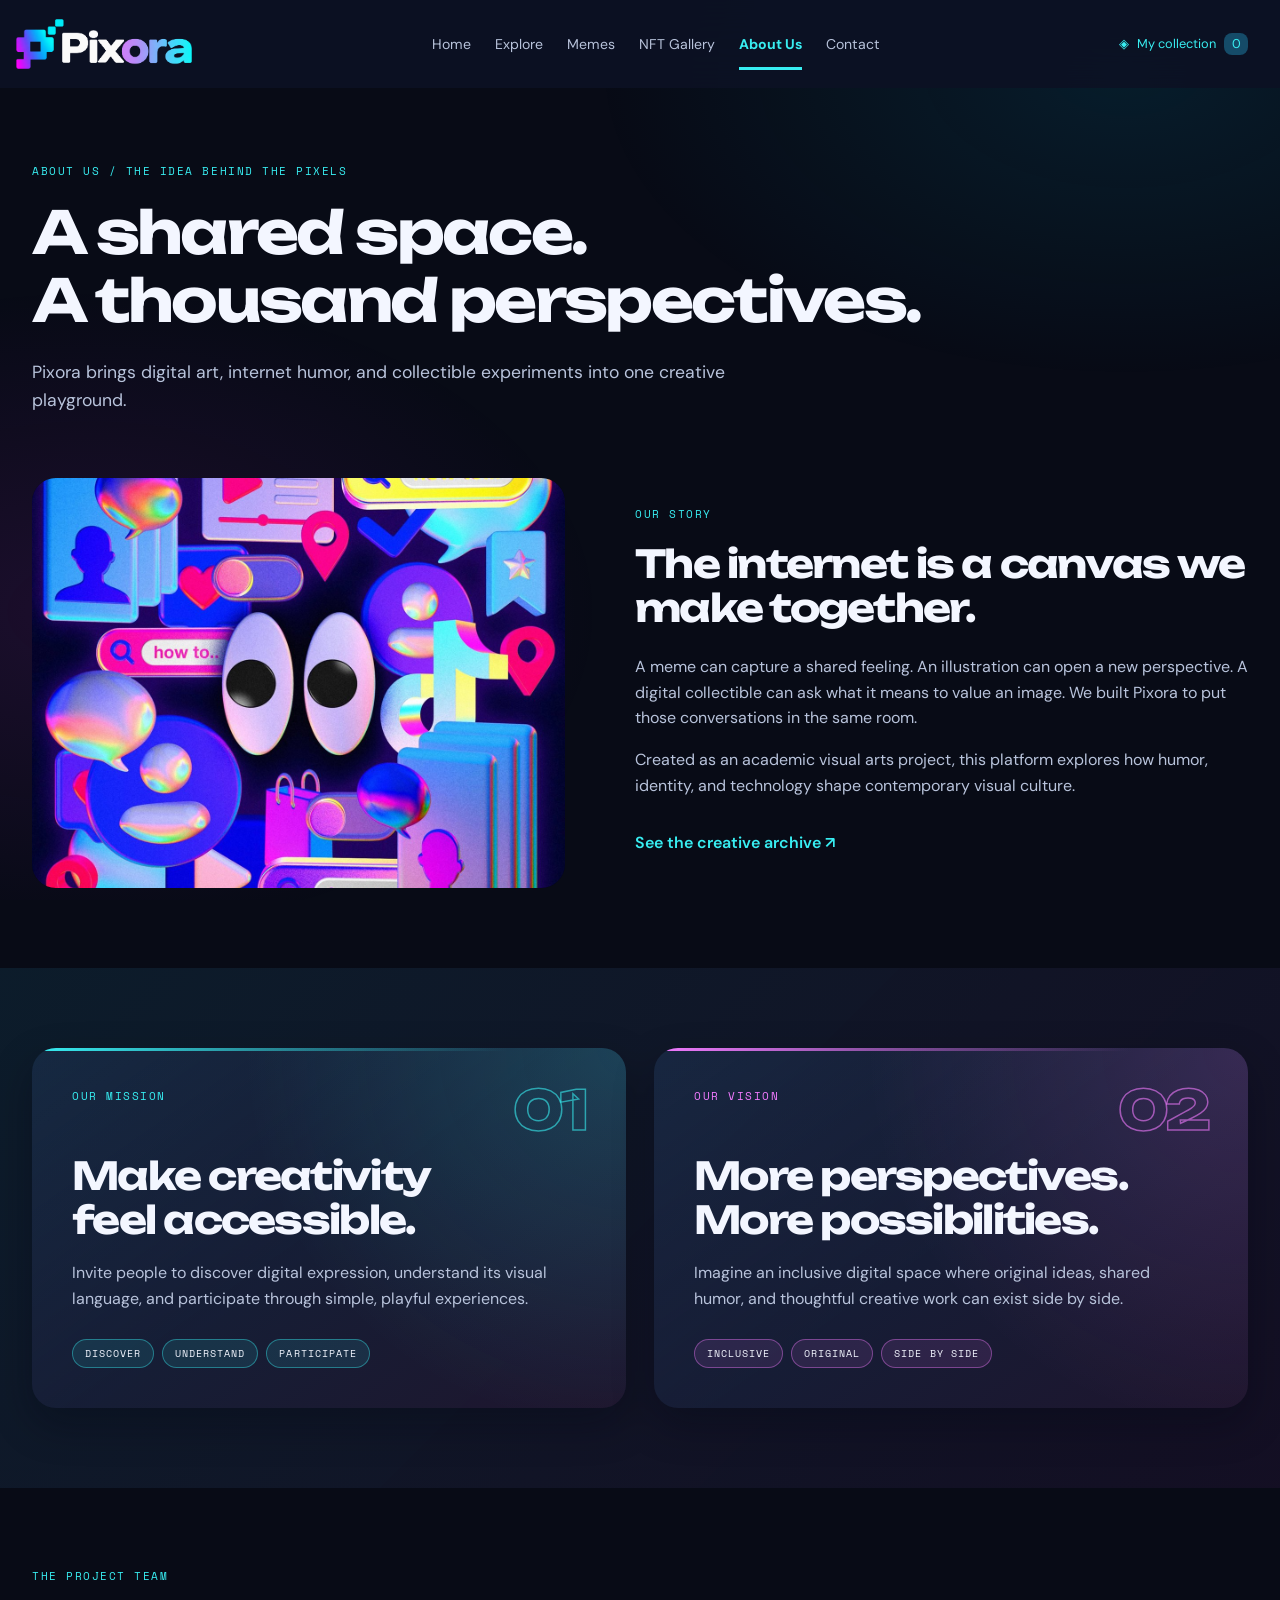
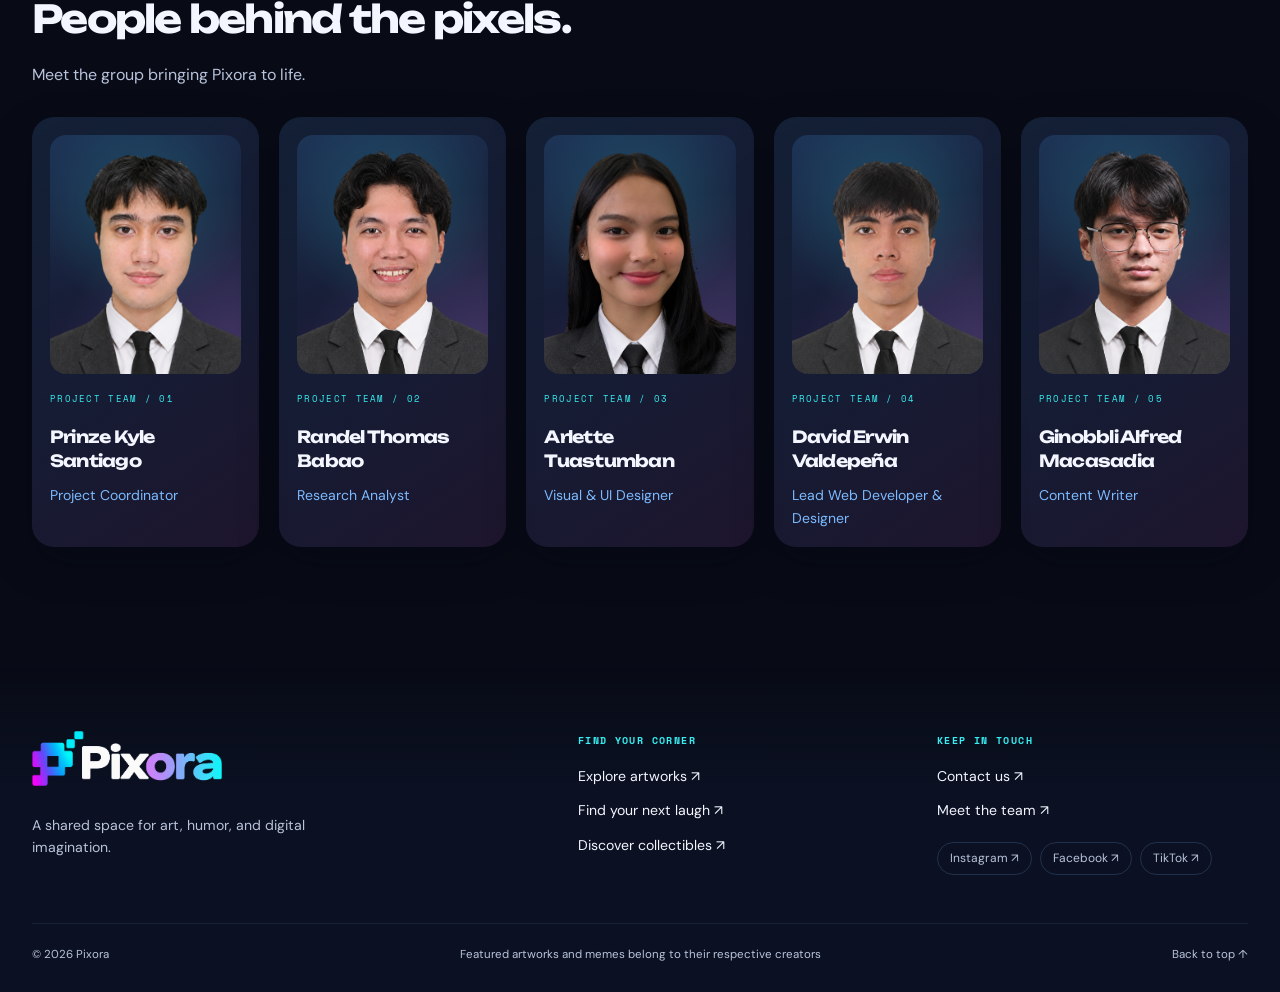
==== commit ed41927e: "feat: update scripts and styles for improved functionality and mobile navigation" ====
--- a/about.html
+++ b/about.html
@@ -13,10 +13,10 @@
   <link
     href="https://fonts.googleapis.com/css2?family=DM+Sans:wght@400;500;600;700&amp;family=Space+Mono:wght@400;700&amp;family=Syne:wght@500;600;700;800&amp;family=Unbounded:wght@500;600;700;800&amp;display=swap"
     rel="stylesheet">
-  <link rel="stylesheet" href="styles.css">
-  <script src="site-config.js" defer></script>
-  <script src="data.js" defer></script>
-  <script src="script.js" defer></script>
+  <link rel="stylesheet" href="styles.css?v=20261119g">
+  <script src="site-config.js?v=20261119g" defer></script>
+  <script src="data.js?v=20261119g" defer></script>
+  <script src="script.js?v=20261119g" defer></script>
 </head>
 <body data-page="about">
   <a class="skip-link" href="#main">Skip to content</a>
--- a/styles.css
+++ b/styles.css
@@ -322,11 +322,75 @@
   padding: 10px 14px;
 }
 
+/* Menu button: flat outlined circle, matching the pop-up's arrow buttons. */
+.pill.mobile-toggle {
+  width: 44px;
+  height: 44px;
+  min-height: 44px;
+  padding: 0;
+  border: 1px solid var(--line);
+  border-radius: 50%;
+  background: #121a2e;
+  color: var(--cream);
+  font-size: 1.1rem;
+  box-shadow: none;
+  transition: color .2s ease, border-color .2s ease, background-color .2s ease;
+}
+
+.pill.mobile-toggle:hover,
+.pill.mobile-toggle:active {
+  transform: none;
+  filter: none;
+  box-shadow: none;
+  border-color: #38eef266;
+  background: #172340;
+}
+
+.pill.mobile-toggle[aria-expanded="true"] {
+  border-color: #38eef299;
+  background: #172340;
+  color: var(--cyan);
+}
+
+/* Mobile menu: a panel that drops down over the page instead of pushing it down.
+   The sticky header is its positioning context. */
 .mobile-nav {
+  position: absolute;
+  top: 100%;
+  left: 0;
+  right: 0;
+  width: auto;
+  margin: 0;
   display: flex;
   flex-direction: column;
-  gap: 16px;
-  padding-block: 12px 24px;
+  gap: 4px;
+  padding: 8px 32px 20px;
+  background: #0b1122;
+  box-shadow: 0 24px 40px #020511b3;
+  animation: menu-in .25s var(--ease-out, ease-out) both;
+}
+
+/* Slide only (no fade), so the panel is solid from its first frame. */
+@keyframes menu-in {
+  from {
+    transform: translateY(-8px);
+  }
+}
+
+/* Mobile menu links: full-width rows with a clear current-page marker. */
+.mobile-nav a {
+  padding: 12px 16px;
+  border-radius: 12px;
+  transition: background-color .2s ease, color .2s ease;
+}
+
+.mobile-nav a:hover {
+  background: #172340;
+}
+
+.mobile-nav a[aria-current="page"] {
+  background: linear-gradient(90deg, #38eef21f, transparent 80%);
+  box-shadow: inset 3px 0 var(--cyan);
 }
 
 .hero {
@@ -797,6 +861,41 @@
   color: var(--on-accent);
 }
 
+.nft-card-actions {
+  display: flex;
+  align-items: center;
+  gap: 8px;
+}
+
+/* Collect toggle: outlined like the filter chips, gradient once collected. */
+.nft-card-collect {
+  display: inline-flex;
+  align-items: center;
+  gap: 6px;
+  height: 44px;
+  padding: 0 16px;
+  border: 1px solid var(--line);
+  border-radius: 12px;
+  background: #121a2e;
+  color: var(--cream);
+  font-size: .8rem;
+  font-weight: 600;
+  white-space: nowrap;
+  transition: color .2s ease, border-color .2s ease, background-color .2s ease;
+}
+
+.nft-card-collect:hover {
+  border-color: #38eef266;
+  background: #172340;
+}
+
+.nft-card-collect[aria-pressed="true"] {
+  border-color: transparent;
+  background: var(--action-gradient);
+  color: var(--on-accent);
+  font-weight: 700;
+}
+
 .trend-badge {
   color: #9feef7;
 }
@@ -1280,7 +1379,11 @@
   height: auto;
   aspect-ratio: 4 / 5;
   overflow: hidden;
-  background: #162840;
+  /* Portraits are cut out, so this brand-tinted backdrop shows behind them. */
+  background:
+    radial-gradient(circle at 50% 30%, #38eef22e, transparent 55%),
+    radial-gradient(circle at 100% 100%, #b5a0ff38, transparent 60%),
+    linear-gradient(160deg, #1d3557, #171e37 55%, #2a1a40);
 }
 
 .profile-photo img {
@@ -1445,7 +1548,29 @@
   border-radius: 12px;
   display: flex;
   justify-content: space-between;
+  align-items: center;
   gap: 14px;
+}
+
+.social-stack a {
+  border: 1px solid transparent;
+  font-size: .9rem;
+  transition: background-color .2s ease, border-color .2s ease;
+}
+
+.social-stack a small {
+  color: var(--muted);
+  font: .72rem "Space Mono", monospace;
+  transition: color .2s ease;
+}
+
+.social-stack a:hover {
+  background: #2c59865c;
+  border-color: #38eef24d;
+}
+
+.social-stack a:hover small {
+  color: var(--cyan);
 }
 
 .social-placeholder {
@@ -1833,6 +1958,11 @@
 }
 
 @media (max-width: 800px) {
+  .mobile-nav.shell {
+    width: auto;
+    padding-inline: 20px;
+  }
+
   .shell {
     width: calc(100% - 40px);
   }
@@ -2303,3 +2433,202 @@
     transform: translateY(0);
   }
 }
+
+/* ==========================================================================
+   Motion
+   Every animation here is switched off by the prefers-reduced-motion rule
+   above, and the scroll reveals only hide content once script.js has run.
+   ========================================================================== */
+
+:root {
+  --ease-out: cubic-bezier(.2, .7, .2, 1);
+  --ease-spring: cubic-bezier(.34, 1.56, .64, 1);
+}
+
+/* Page entrance: hero copy and page intros rise in, one line after another. */
+.hero-copy > *,
+.page-intro > * {
+  animation: rise .8s var(--ease-out) both;
+}
+
+.hero-copy > :nth-child(2),
+.page-intro > :nth-child(2) {
+  animation-delay: .08s;
+}
+
+.hero-copy > :nth-child(3),
+.page-intro > :nth-child(3) {
+  animation-delay: .16s;
+}
+
+.hero-copy > :nth-child(4),
+.page-intro > :nth-child(4) {
+  animation-delay: .24s;
+}
+
+/* Hero collage: artworks drop in, then drift gently. Uses the individual
+   translate/scale properties so each card keeps its rotate() tilt. */
+.hero-halo {
+  animation: fade-in 1s .1s var(--ease-out) both;
+}
+
+/* The float uses transform (with each card's tilt written into its keyframes);
+   a looping `translate` left the PNG artwork unpainted in some renderers. */
+.hero-art-one {
+  animation: card-in .9s .2s var(--ease-out) both, drift-left 7s 1.2s ease-in-out infinite;
+}
+
+.hero-art-two {
+  animation: card-in .9s .35s var(--ease-out) both, drift-right 6s 1.5s ease-in-out infinite;
+}
+
+.hero-sticker {
+  animation: pop-in .6s .8s var(--ease-spring) both, bob 4s 1.6s ease-in-out infinite;
+}
+
+.hero-caption {
+  animation: fade-in .6s 1s var(--ease-out) both;
+}
+
+/* Slow shimmer across the gradient words in the home headline. */
+.hero h1 span {
+  background-size: 200% 100%;
+  animation: shimmer 6s ease-in-out infinite alternate;
+}
+
+/* Nav links: underline slides in on hover. */
+.desktop-nav a {
+  position: relative;
+  padding-block: 12px;
+  transition: color .2s ease;
+}
+
+.desktop-nav a:not([aria-current="page"])::after {
+  content: "";
+  position: absolute;
+  left: 0;
+  right: 0;
+  bottom: -3px;
+  height: 3px;
+  border-radius: 3px;
+  background: var(--action-gradient);
+  transform: scaleX(0);
+  transform-origin: left;
+  transition: transform .3s var(--ease-out);
+}
+
+.desktop-nav a:hover::after {
+  transform: scaleX(1);
+}
+
+/* Logo: a little lift on hover. */
+.brand-logo {
+  transition: transform .3s var(--ease-spring), filter .3s ease;
+}
+
+.brand:hover .brand-logo {
+  transform: translateY(-2px) scale(1.03);
+  filter: drop-shadow(0 6px 18px #b5a0ff40);
+}
+
+/* Header gains depth once the page scrolls. */
+.site-header {
+  transition: box-shadow .3s ease, background-color .3s ease;
+}
+
+.site-header.is-scrolled {
+  background: #0a0f1ff5;
+  box-shadow: 0 10px 30px #02051199;
+}
+
+/* Scroll reveal (classes added by script.js). */
+.reveal {
+  opacity: 0;
+  translate: 0 28px;
+  transition: opacity .7s var(--ease-out) var(--reveal-delay, 0ms), translate .7s var(--ease-out) var(--reveal-delay, 0ms);
+}
+
+.reveal.is-visible {
+  opacity: 1;
+  translate: 0 0;
+}
+
+/* Card images zoom slightly on hover. */
+.art-card .card-image,
+.story-art .card-image {
+  transition: transform .6s var(--ease-out);
+}
+
+.art-card:hover .card-image,
+.story-art:hover .card-image {
+  transform: scale(1.04);
+}
+
+.profile-photo img {
+  transition: transform .5s var(--ease-out);
+}
+
+.profile-card:hover .profile-photo img {
+  transform: scale(calc(var(--photo-zoom, 1) * 1.05));
+}
+
+@keyframes fade-in {
+  from {
+    opacity: 0;
+  }
+}
+
+@keyframes card-in {
+  from {
+    opacity: 0;
+    translate: 0 48px;
+    scale: .9;
+  }
+}
+
+@keyframes pop-in {
+  from {
+    opacity: 0;
+    scale: .6;
+  }
+}
+
+@keyframes drift-left {
+  0%, 100% {
+    transform: rotate(-9deg) translateY(0);
+  }
+
+  50% {
+    transform: rotate(-7.5deg) translateY(-12px);
+  }
+}
+
+@keyframes drift-right {
+  0%, 100% {
+    transform: rotate(9deg) translateY(-10px);
+  }
+
+  50% {
+    transform: rotate(10.5deg) translateY(0);
+  }
+}
+
+@keyframes bob {
+  0%, 100% {
+    translate: 0 0;
+  }
+
+  50% {
+    translate: 0 -6px;
+  }
+}
+
+@keyframes shimmer {
+  from {
+    background-position: 0% 50%;
+  }
+
+  to {
+    background-position: 100% 50%;
+  }
+}
